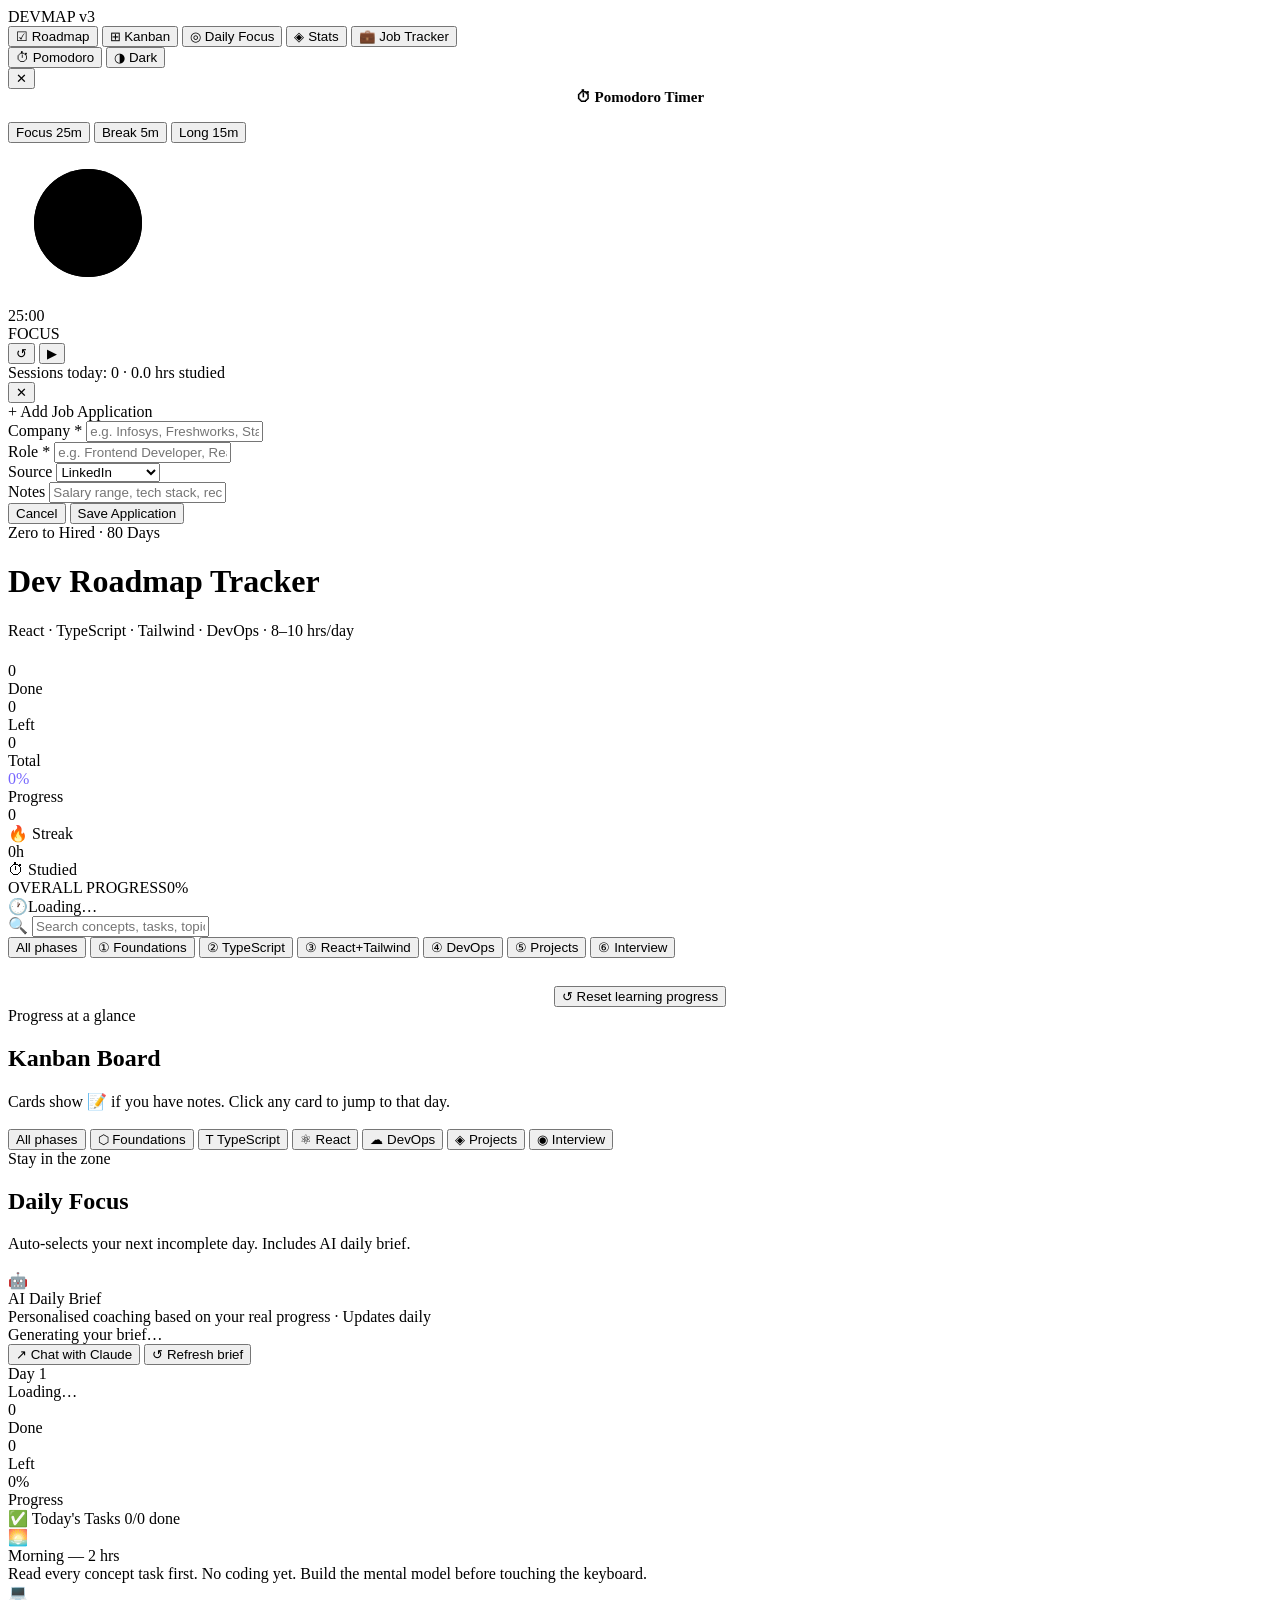
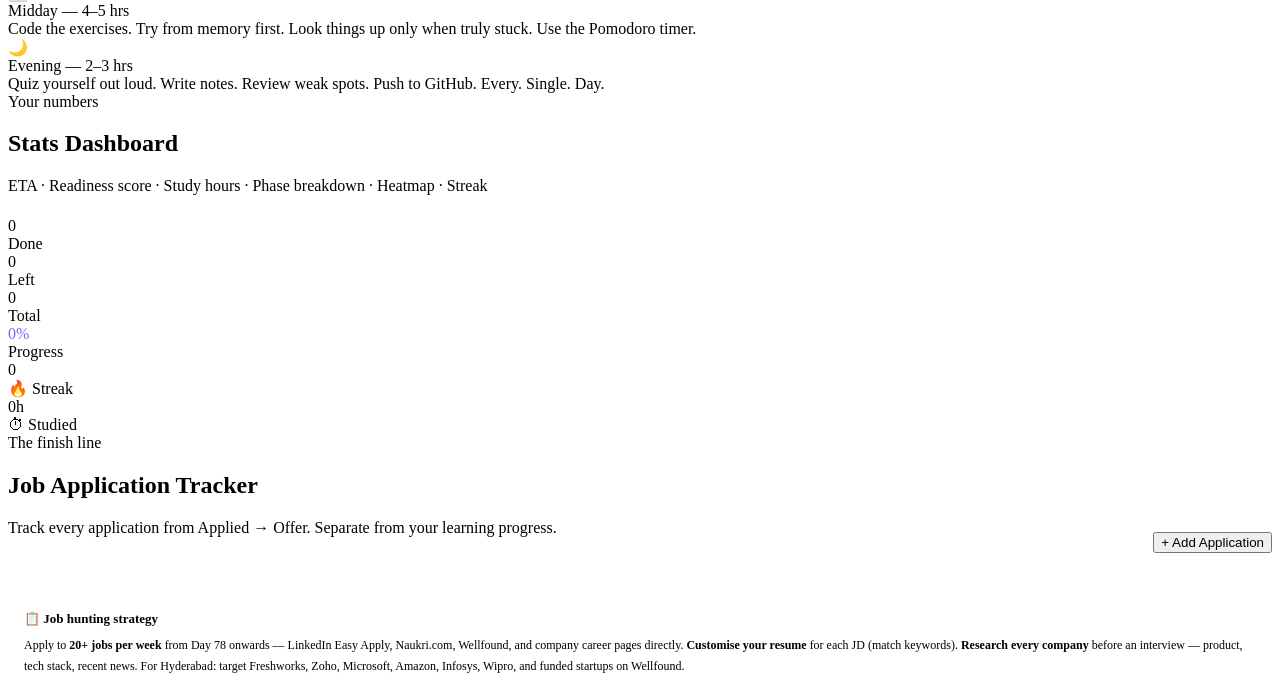
==== v3/index.html @ 862335a7 "feat: introducing v3 with improved UI and enhancements Add initial HTML structure for Dev Roadmap v3" ====
<!DOCTYPE html>
<html lang="en">
<head>
<meta charset="UTF-8"/>
<meta name="viewport" content="width=device-width,initial-scale=1.0"/>
<meta name="theme-color" content="#07070e"/>
<title>Dev Roadmap v3 — Zero to Hired</title>
<link rel="preconnect" href="https://fonts.googleapis.com"/>
<link rel="preconnect" href="https://fonts.gstatic.com" crossorigin/>
<link href="https://fonts.googleapis.com/css2?family=JetBrains+Mono:wght@400;500;600;700&family=Outfit:wght@300;400;500;600;700;800&display=swap" rel="stylesheet"/>
<link rel="manifest" href="manifest.json"/>
<link rel="stylesheet" href="css/style.css"/>
</head>
<body>
<div id="top-strip"></div>

<!-- ═══════════ NAV ═══════════ -->
<nav id="nav">
  <div class="nav-brand"><span class="g">DEV</span><span class="p">MAP</span> v3</div>
  <div class="nav-tabs">
    <button class="nav-tab active" data-view="roadmap"><span class="ico">☑</span> Roadmap</button>
    <button class="nav-tab" data-view="kanban"><span class="ico">⊞</span> Kanban</button>
    <button class="nav-tab" data-view="focus"><span class="ico">◎</span> Daily Focus</button>
    <button class="nav-tab" data-view="stats"><span class="ico">◈</span> Stats</button>
    <button class="nav-tab" data-view="jobs"><span class="ico">💼</span> Job Tracker</button>
  </div>
  <div class="nav-right">
    <button class="nav-btn" id="pomo-nav-btn">⏱ Pomodoro</button>
    <button class="nav-btn" id="theme-btn">◑ Dark</button>
  </div>
</nav>

<!-- ═══════════ POMODORO MODAL ═══════════ -->
<div class="pomo-modal" id="pomo-modal">
  <div class="pomo-box" style="position:relative;">
    <button class="pomo-close" id="pomo-close">✕</button>
    <div style="font-size:15px;font-weight:700;margin-bottom:16px;text-align:center;">⏱ Pomodoro Timer</div>
    <div class="pomo-mode-row">
      <button class="pomo-mode-btn active" data-mode="focus">Focus 25m</button>
      <button class="pomo-mode-btn" data-mode="short">Break 5m</button>
      <button class="pomo-mode-btn" data-mode="long">Long 15m</button>
    </div>
    <div class="pomo-ring">
      <svg class="pomo-svg" width="160" height="160" viewBox="0 0 160 160">
        <circle class="pomo-track" cx="80" cy="80" r="54"/>
        <circle class="pomo-prog" id="pomo-prog" cx="80" cy="80" r="54"/>
      </svg>
      <div class="pomo-time">
        <div class="pomo-time-num" id="pomo-num">25:00</div>
        <div class="pomo-time-lbl" id="pomo-lbl">FOCUS</div>
      </div>
    </div>
    <div class="pomo-controls">
      <button class="pomo-ctrl-btn reset" id="pomo-reset">↺</button>
      <button class="pomo-ctrl-btn main" id="pomo-play">▶</button>
    </div>
    <div class="pomo-sessions" id="pomo-sessions">Sessions today: 0 · 0.0 hrs studied</div>
  </div>
</div>

<!-- ═══════════ ADD JOB MODAL ═══════════ -->
<div class="job-modal" id="job-modal">
  <div class="job-modal-box">
    <button class="pomo-close" onclick="closeAddJob()">✕</button>
    <div class="jm-title">+ Add Job Application</div>
    <div class="jm-field">
      <label class="jm-label">Company *</label>
      <input class="jm-input" id="jm-company" placeholder="e.g. Infosys, Freshworks, Startup XYZ"/>
    </div>
    <div class="jm-field">
      <label class="jm-label">Role *</label>
      <input class="jm-input" id="jm-role" placeholder="e.g. Frontend Developer, React Developer"/>
    </div>
    <div class="jm-field">
      <label class="jm-label">Source</label>
      <select class="jm-select" id="jm-source">
        <option>LinkedIn</option><option>Naukri</option><option>Wellfound</option>
        <option>Company site</option><option>Referral</option><option>Other</option>
      </select>
    </div>
    <div class="jm-field">
      <label class="jm-label">Notes</label>
      <input class="jm-input" id="jm-notes" placeholder="Salary range, tech stack, recruiter name…"/>
    </div>
    <div class="jm-actions">
      <button class="jm-cancel" id="jm-cancel">Cancel</button>
      <button class="jm-save" id="jm-save">Save Application</button>
    </div>
  </div>
</div>

<!-- ═══════════════════════════════════════
     VIEW 1 — ROADMAP
═══════════════════════════════════════ -->
<div id="view-roadmap" class="view active">
  <div class="wrap">
    <div style="margin-bottom:22px;">
      <div class="eyebrow">Zero to Hired · 80 Days</div>
      <h1 class="page-title">Dev Roadmap Tracker</h1>
      <p class="page-sub">React · TypeScript · Tailwind · DevOps · 8–10 hrs/day</p>
    </div>
    <div class="stats-row">
      <div class="sc"><div class="sc-num" data-stat="done">0</div><div class="sc-lbl">Done</div></div>
      <div class="sc"><div class="sc-num" style="color:var(--red)" data-stat="left">0</div><div class="sc-lbl">Left</div></div>
      <div class="sc"><div class="sc-num" data-stat="total">0</div><div class="sc-lbl">Total</div></div>
      <div class="sc"><div class="sc-num" style="background:linear-gradient(135deg,#7864ff,#00d9a0);-webkit-background-clip:text;-webkit-text-fill-color:transparent;background-clip:text;" data-stat="pct">0%</div><div class="sc-lbl">Progress</div></div>
      <div class="sc"><div class="sc-num" style="color:var(--amber)" data-stat="streak">0</div><div class="sc-lbl">🔥 Streak</div></div>
      <div class="sc"><div class="sc-num" style="color:var(--teal)" data-stat="hours">0h</div><div class="sc-lbl">⏱ Studied</div></div>
    </div>
    <div class="prog-row"><span class="prog-label">OVERALL PROGRESS</span><span class="prog-label" data-stat="prog-lbl">0%</span></div>
    <div class="prog-track"><div class="prog-fill" style="width:0%"></div></div>
    <div class="banner"><span class="ico">🕐</span><span id="left-msg">Loading…</span></div>
    <div class="search-wrap">
      <span class="search-ico">🔍</span>
      <input type="text" id="search" class="search-input" placeholder="Search concepts, tasks, topics…"/>
    </div>
    <div class="tab-row" id="phase-tabs">
      <button class="pill active" data-phase="all">All phases</button>
      <button class="pill" data-phase="0">① Foundations</button>
      <button class="pill" data-phase="1">② TypeScript</button>
      <button class="pill" data-phase="2">③ React+Tailwind</button>
      <button class="pill" data-phase="3">④ DevOps</button>
      <button class="pill" data-phase="4">⑤ Projects</button>
      <button class="pill" data-phase="5">⑥ Interview</button>
    </div>
    <div id="roadmap-wrap"></div>
    <div style="text-align:center;margin-top:28px;">
      <button class="nav-btn" id="reset-btn">↺ Reset learning progress</button>
    </div>
  </div>
</div>

<!-- ═══════════════════════════════════════
     VIEW 2 — KANBAN
═══════════════════════════════════════ -->
<div id="view-kanban" class="view">
  <div class="wrap wide">
    <div style="margin-bottom:18px;">
      <div class="eyebrow">Progress at a glance</div>
      <h2 class="page-title">Kanban Board</h2>
      <p class="page-sub">Cards show 📝 if you have notes. Click any card to jump to that day.</p>
    </div>
    <div class="tab-row" id="kb-filter">
      <button class="pill active" data-phase="all">All phases</button>
      <button class="pill" data-phase="0">⬡ Foundations</button>
      <button class="pill" data-phase="1">T TypeScript</button>
      <button class="pill" data-phase="2">⚛ React</button>
      <button class="pill" data-phase="3">☁ DevOps</button>
      <button class="pill" data-phase="4">◈ Projects</button>
      <button class="pill" data-phase="5">◉ Interview</button>
    </div>
    <div class="kanban-grid" id="kanban-wrap"></div>
  </div>
</div>

<!-- ═══════════════════════════════════════
     VIEW 3 — DAILY FOCUS
═══════════════════════════════════════ -->
<div id="view-focus" class="view">
  <div class="wrap">
    <div style="margin-bottom:18px;">
      <div class="eyebrow">Stay in the zone</div>
      <h2 class="page-title">Daily Focus</h2>
      <p class="page-sub">Auto-selects your next incomplete day. Includes AI daily brief.</p>
    </div>

    <!-- AI Daily Brief -->
    <div class="brief-card">
      <div class="brief-hdr">
        <div class="brief-icon">🤖</div>
        <div>
          <div class="brief-title">AI Daily Brief</div>
          <div class="brief-sub">Personalised coaching based on your real progress · Updates daily</div>
        </div>
      </div>
      <div class="brief-content loading" id="brief-content">
        <div class="brief-dots"><span></span><span></span><span></span></div> Generating your brief…
      </div>
      <div class="brief-actions">
        <button class="brief-btn primary" id="brief-open-claude">↗ Chat with Claude</button>
        <button class="brief-btn secondary" id="brief-refresh">↺ Refresh brief</button>
      </div>
    </div>

    <!-- Focus hero -->
    <div class="focus-hero" id="focus-hero">
      <div class="focus-tag" id="focus-tag">Day 1</div>
      <div class="focus-title" id="focus-title">Loading…</div>
      <div class="focus-meta" id="focus-meta"></div>
      <div class="focus-stats-row">
        <div><div class="fstat-num" id="focus-done">0</div><div class="fstat-lbl">Done</div></div>
        <div><div class="fstat-num" id="focus-left">0</div><div class="fstat-lbl">Left</div></div>
        <div><div class="fstat-num" id="focus-pct">0%</div><div class="fstat-lbl">Progress</div></div>
      </div>
      <div class="prog-track" style="margin-bottom:0;"><div class="prog-fill" id="focus-prog" style="width:0%"></div></div>
    </div>

    <!-- Day navigation -->
    <div class="focus-nav-pills" id="focus-nav"></div>

    <!-- Task list -->
    <div class="focus-card">
      <div class="focus-card-hdr">
        <span style="font-size:16px;">✅</span>
        <span class="focus-card-title">Today's Tasks</span>
        <span class="focus-card-count" id="focus-count">0/0 done</span>
      </div>
      <div class="focus-card-body" id="focus-body"></div>
    </div>

    <!-- Time blocks -->
    <div class="time-blocks">
      <div class="time-block"><div class="tb-icon">🌅</div><div class="tb-title">Morning — 2 hrs</div><div class="tb-sub">Read every concept task first. No coding yet. Build the mental model before touching the keyboard.</div></div>
      <div class="time-block"><div class="tb-icon">💻</div><div class="tb-title">Midday — 4–5 hrs</div><div class="tb-sub">Code the exercises. Try from memory first. Look things up only when truly stuck. Use the Pomodoro timer.</div></div>
      <div class="time-block"><div class="tb-icon">🌙</div><div class="tb-title">Evening — 2–3 hrs</div><div class="tb-sub">Quiz yourself out loud. Write notes. Review weak spots. Push to GitHub. Every. Single. Day.</div></div>
    </div>
  </div>
</div>

<!-- ═══════════════════════════════════════
     VIEW 4 — STATS
═══════════════════════════════════════ -->
<div id="view-stats" class="view">
  <div class="wrap">
    <div style="margin-bottom:22px;">
      <div class="eyebrow">Your numbers</div>
      <h2 class="page-title">Stats Dashboard</h2>
      <p class="page-sub">ETA · Readiness score · Study hours · Phase breakdown · Heatmap · Streak</p>
    </div>
    <div class="stats-row">
      <div class="sc"><div class="sc-num" data-stat="done">0</div><div class="sc-lbl">Done</div></div>
      <div class="sc"><div class="sc-num" style="color:var(--red)" data-stat="left">0</div><div class="sc-lbl">Left</div></div>
      <div class="sc"><div class="sc-num" data-stat="total">0</div><div class="sc-lbl">Total</div></div>
      <div class="sc"><div class="sc-num" style="background:linear-gradient(135deg,#7864ff,#00d9a0);-webkit-background-clip:text;-webkit-text-fill-color:transparent;background-clip:text;" data-stat="pct">0%</div><div class="sc-lbl">Progress</div></div>
      <div class="sc"><div class="sc-num" style="color:var(--amber)" data-stat="streak">0</div><div class="sc-lbl">🔥 Streak</div></div>
      <div class="sc"><div class="sc-num" style="color:var(--teal)" data-stat="hours">0h</div><div class="sc-lbl">⏱ Studied</div></div>
    </div>
    <div class="dash-grid" id="stats-wrap"></div>
  </div>
</div>

<!-- ═══════════════════════════════════════
     VIEW 5 — JOB TRACKER
═══════════════════════════════════════ -->
<div id="view-jobs" class="view">
  <div class="wrap wide">
    <div style="display:flex;align-items:flex-end;justify-content:space-between;gap:12px;margin-bottom:18px;flex-wrap:wrap;">
      <div>
        <div class="eyebrow">The finish line</div>
        <h2 class="page-title">Job Application Tracker</h2>
        <p class="page-sub">Track every application from Applied → Offer. Separate from your learning progress.</p>
      </div>
      <button class="brief-btn primary" id="job-add-btn" style="flex-shrink:0;">+ Add Application</button>
    </div>
    <div style="display:grid;grid-template-columns:repeat(4,1fr);gap:10px;margin-bottom:18px;" id="job-stats"></div>
    <div class="job-kanban" id="jobs-wrap"></div>
    <div style="margin-top:24px;padding:16px;background:var(--s2);border:1px solid var(--border);border-radius:var(--r12);">
      <div style="font-size:13px;font-weight:600;margin-bottom:8px;">📋 Job hunting strategy</div>
      <div style="font-size:12px;color:var(--sub);line-height:1.7;">
        Apply to <strong style="color:var(--text);">20+ jobs per week</strong> from Day 78 onwards — LinkedIn Easy Apply, Naukri.com, Wellfound, and company career pages directly.
        <strong style="color:var(--text);">Customise your resume</strong> for each JD (match keywords). 
        <strong style="color:var(--text);">Research every company</strong> before an interview — product, tech stack, recent news.
        For Hyderabad: target Freshworks, Zoho, Microsoft, Amazon, Infosys, Wipro, and funded startups on Wellfound.
      </div>
    </div>
  </div>
</div>

<script src="js/data.js"></script>
<script src="js/state.js"></script>
<script src="js/ui.js"></script>
<script src="js/pomodoro.js"></script>
<script src="js/ai-brief.js"></script>
<script src="js/views.js"></script>

<script>
if("serviceWorker" in navigator){
  window.addEventListener("load",function(){
    navigator.serviceWorker.register("./sw.js").then(function(r){ console.log("SW registered"); }).catch(function(e){ console.log("SW failed",e); });
  });
}
</script>
</body>
</html>
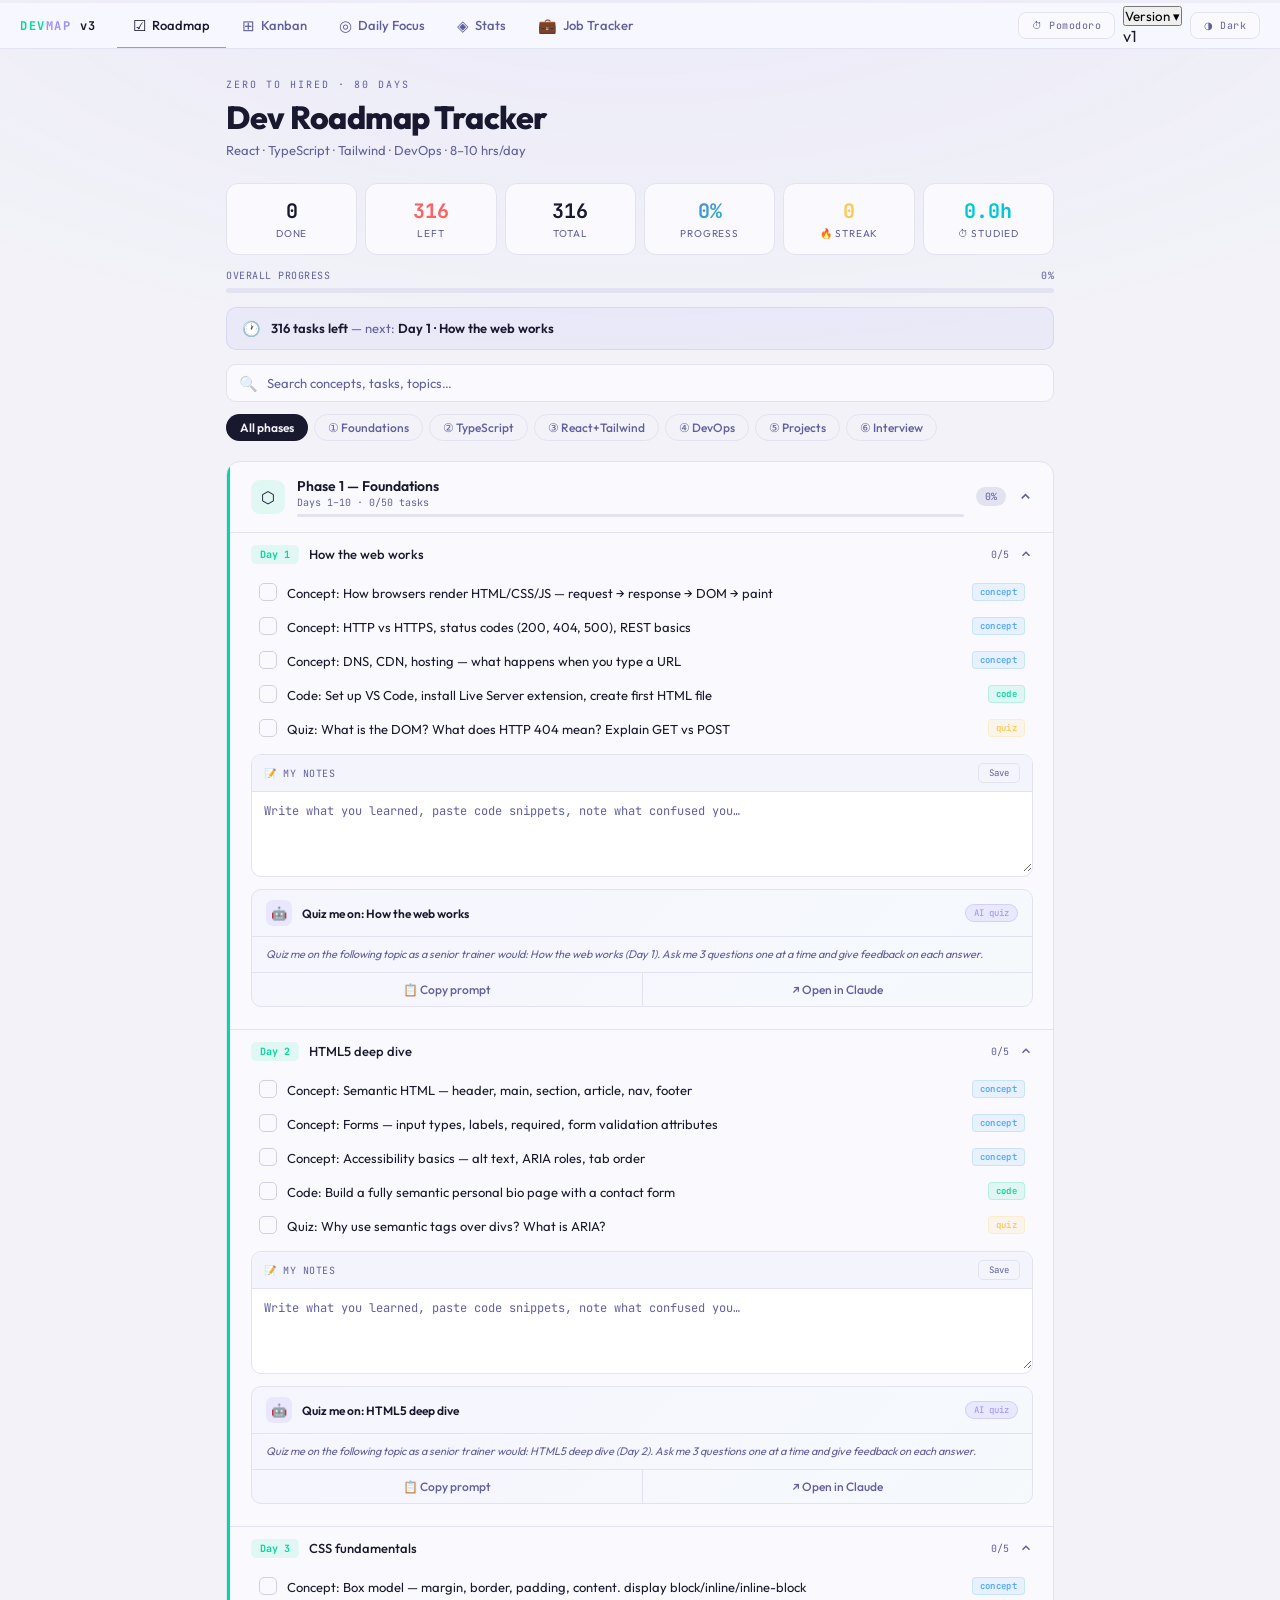
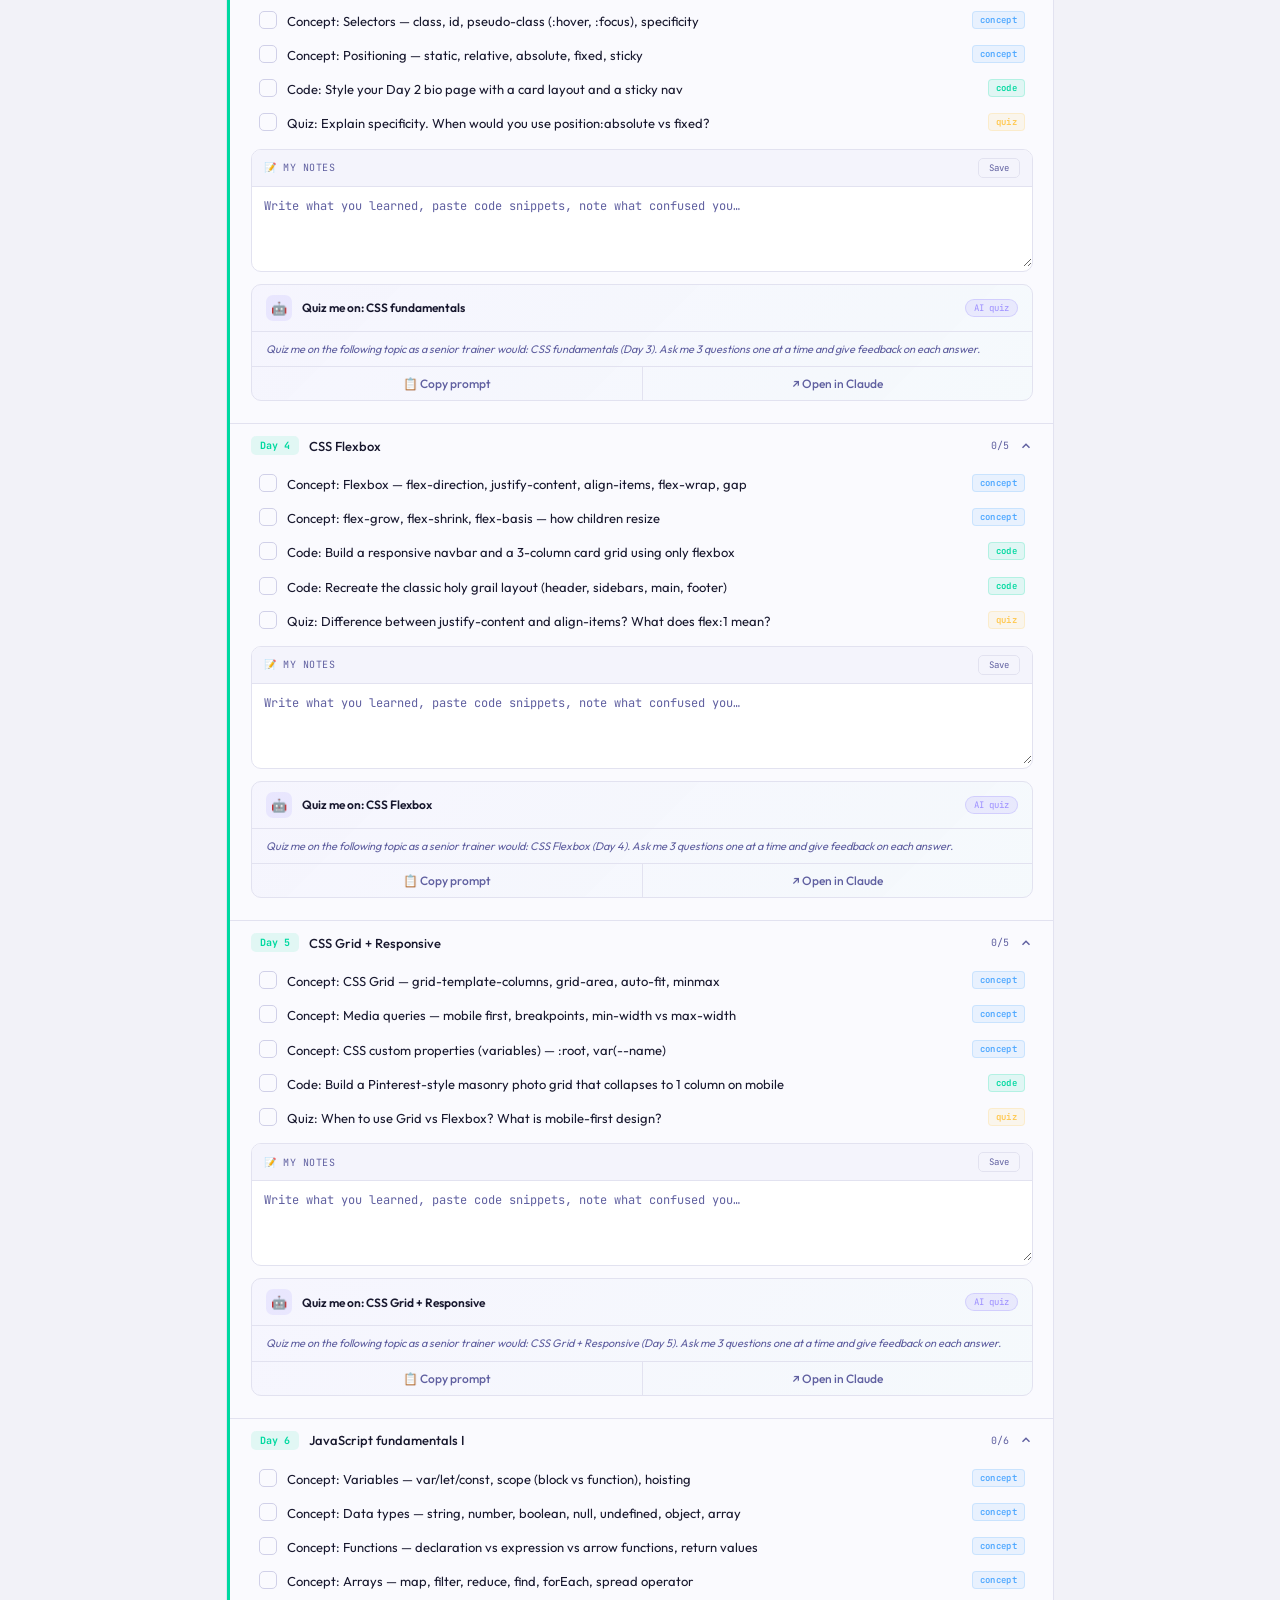
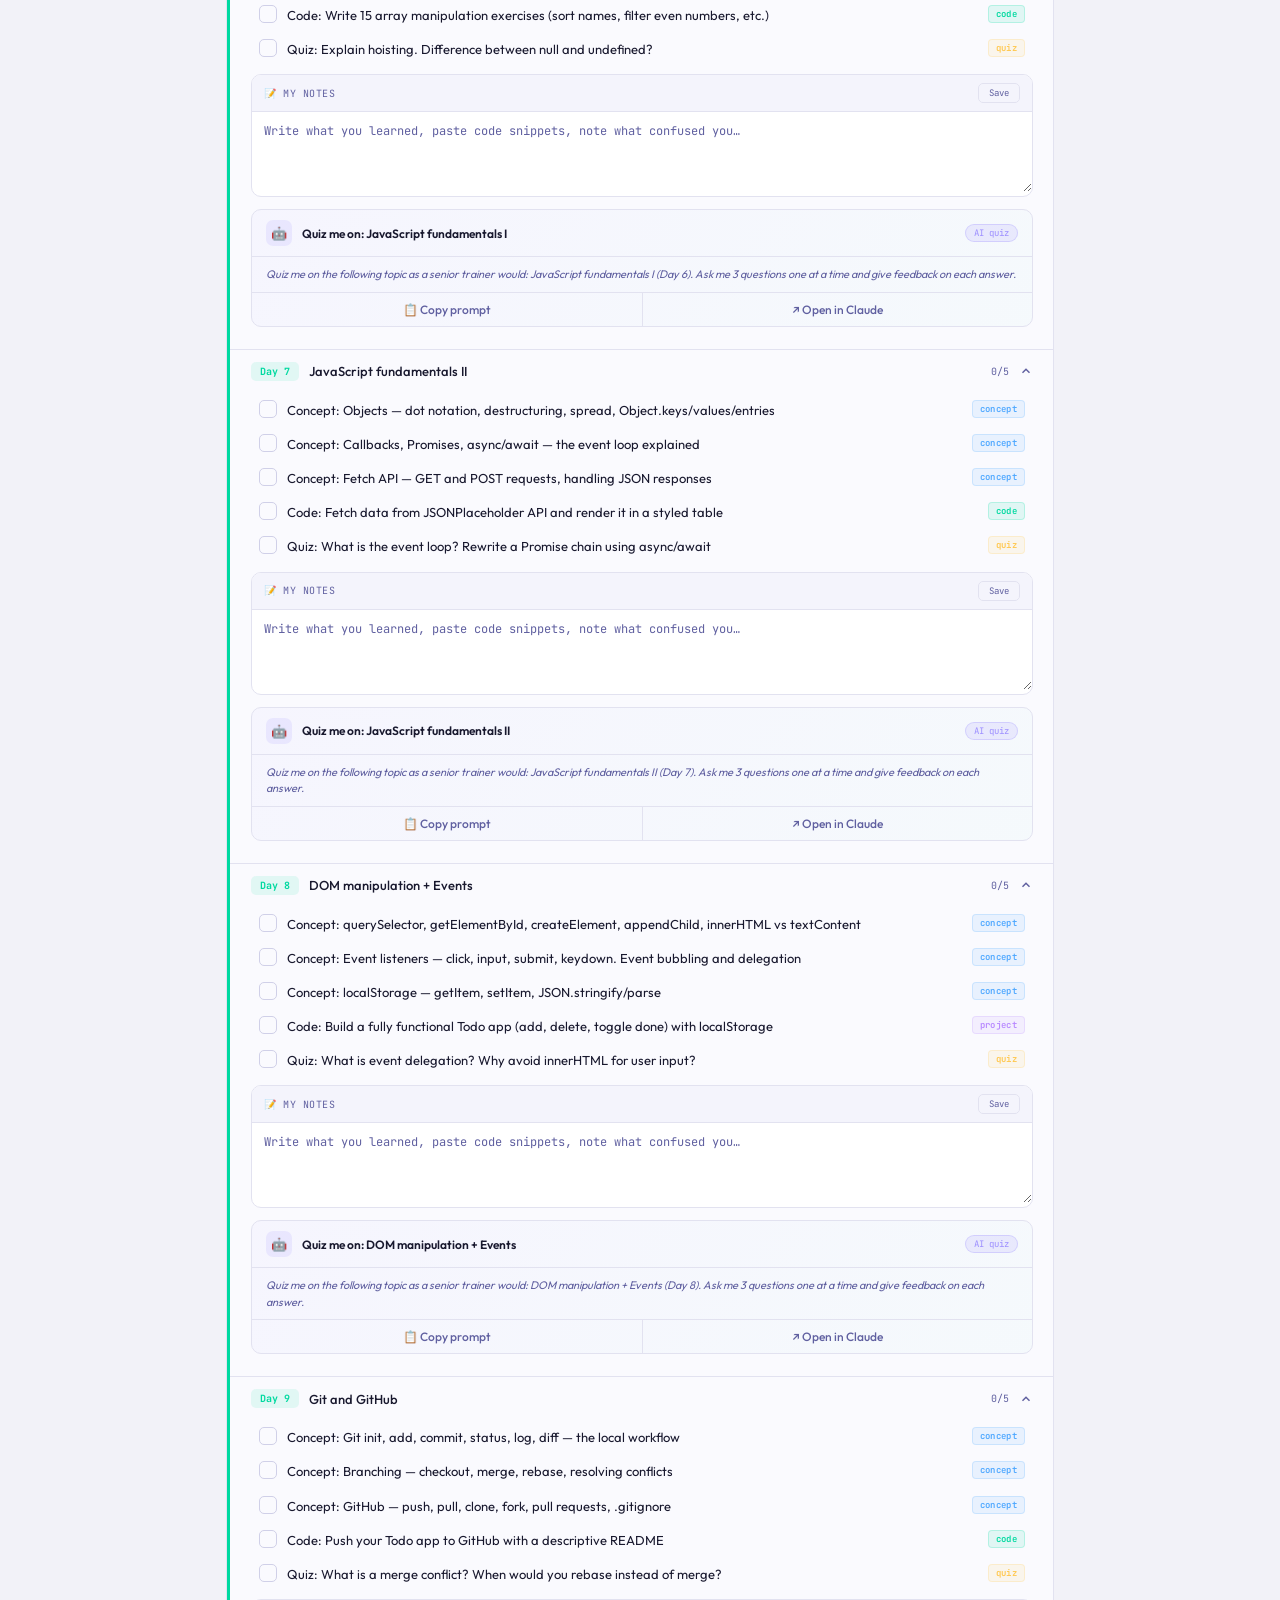
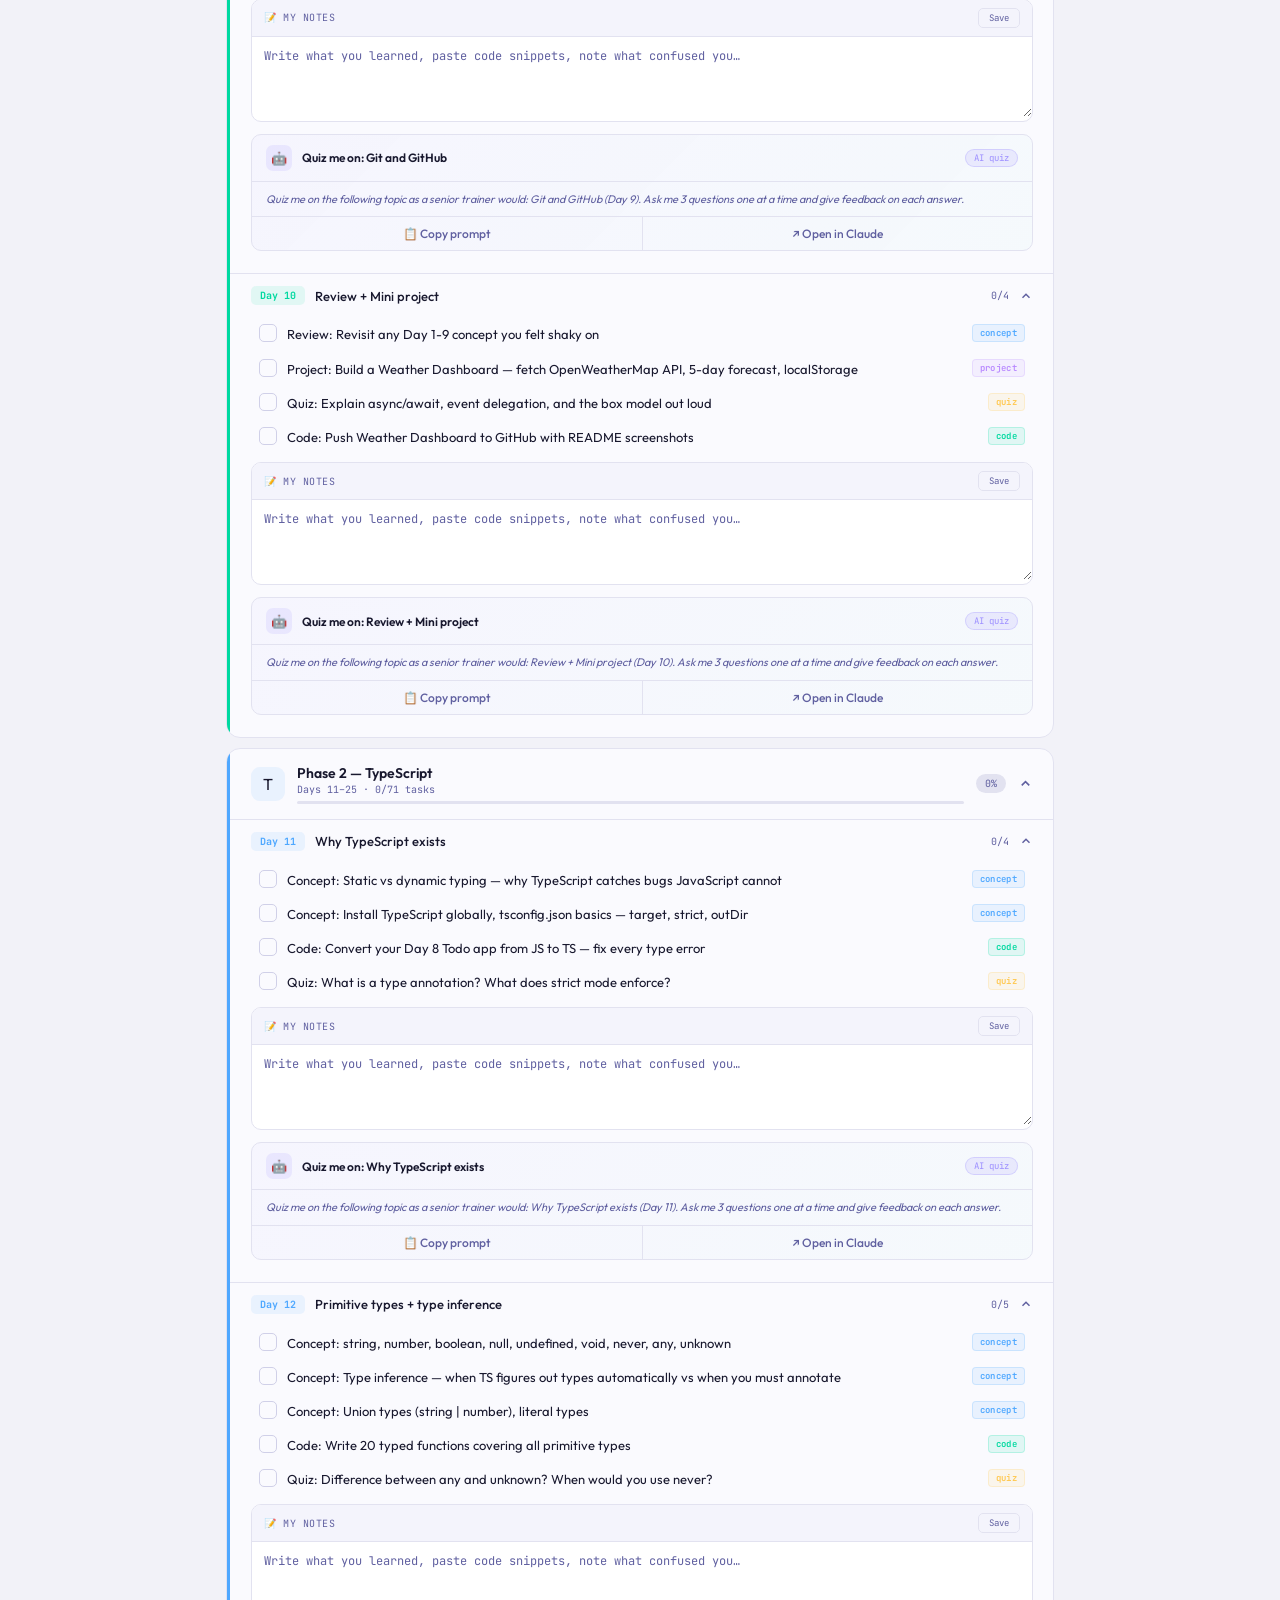
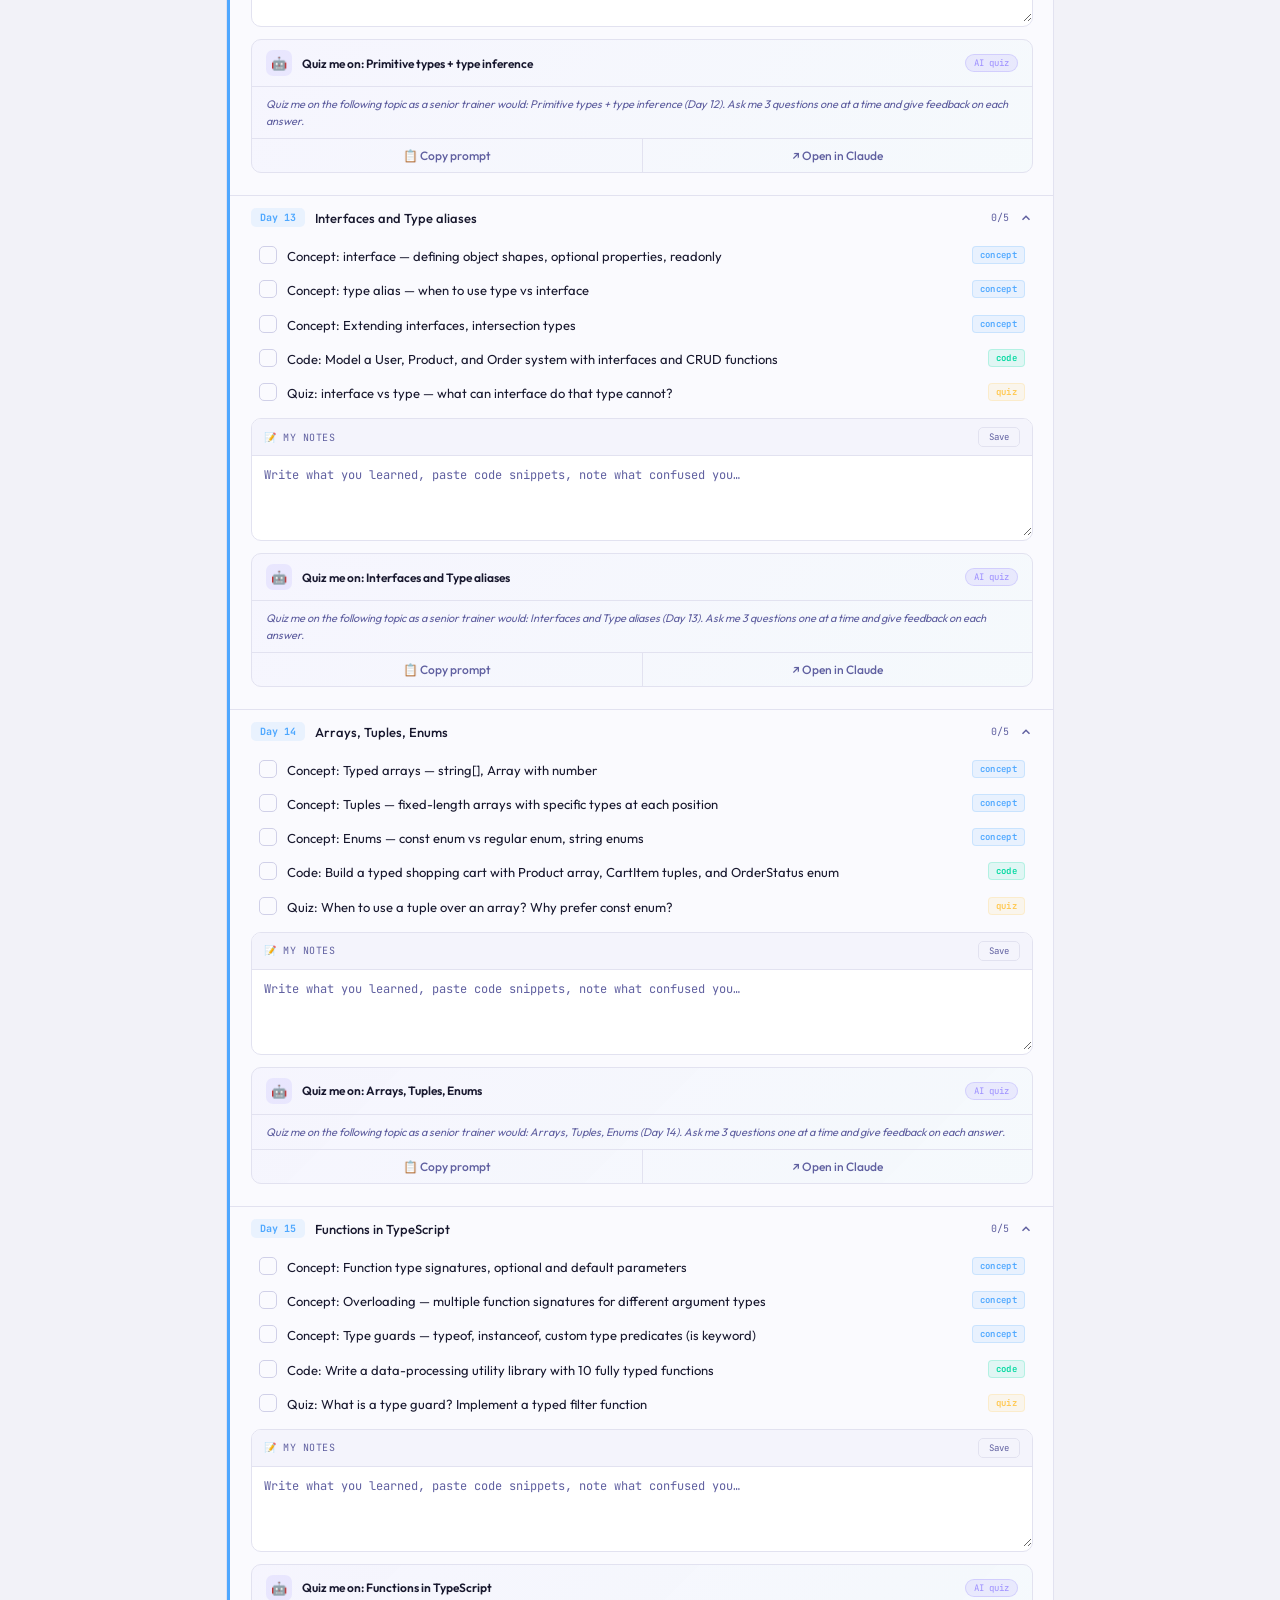
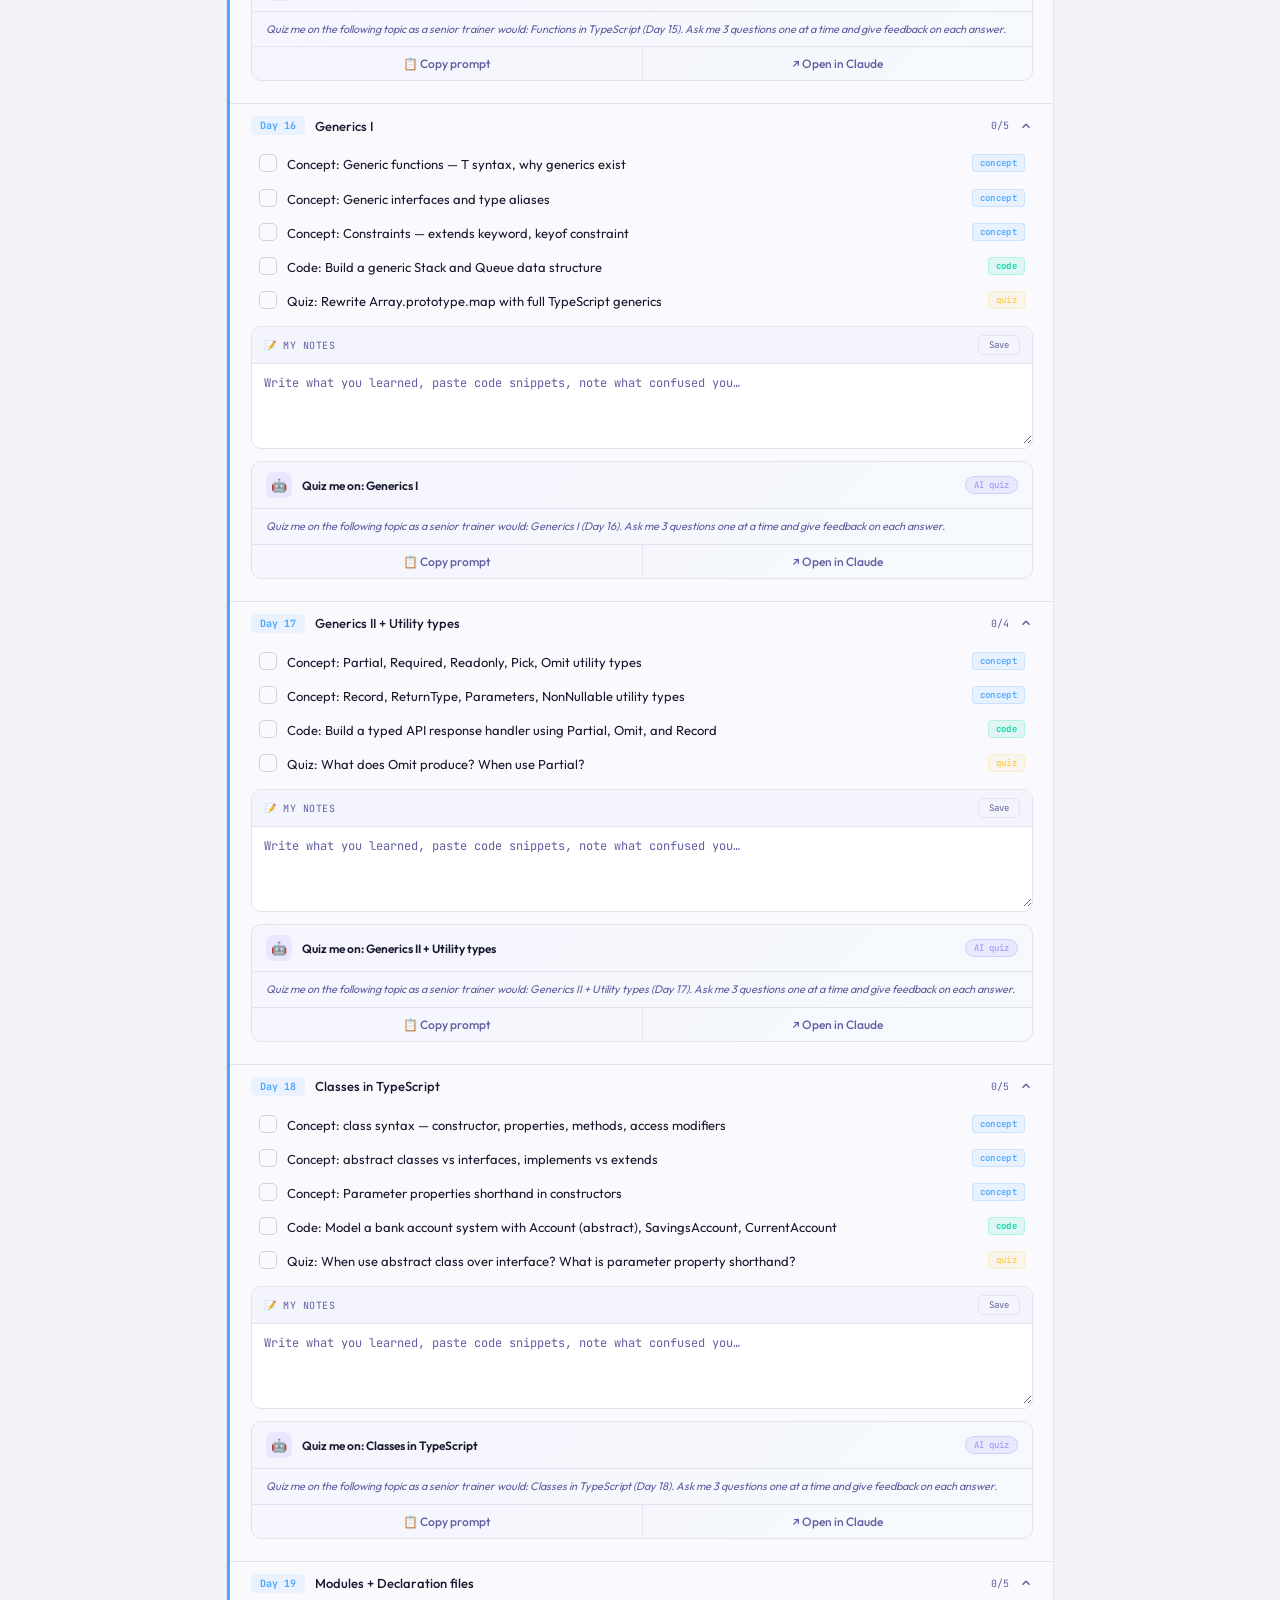
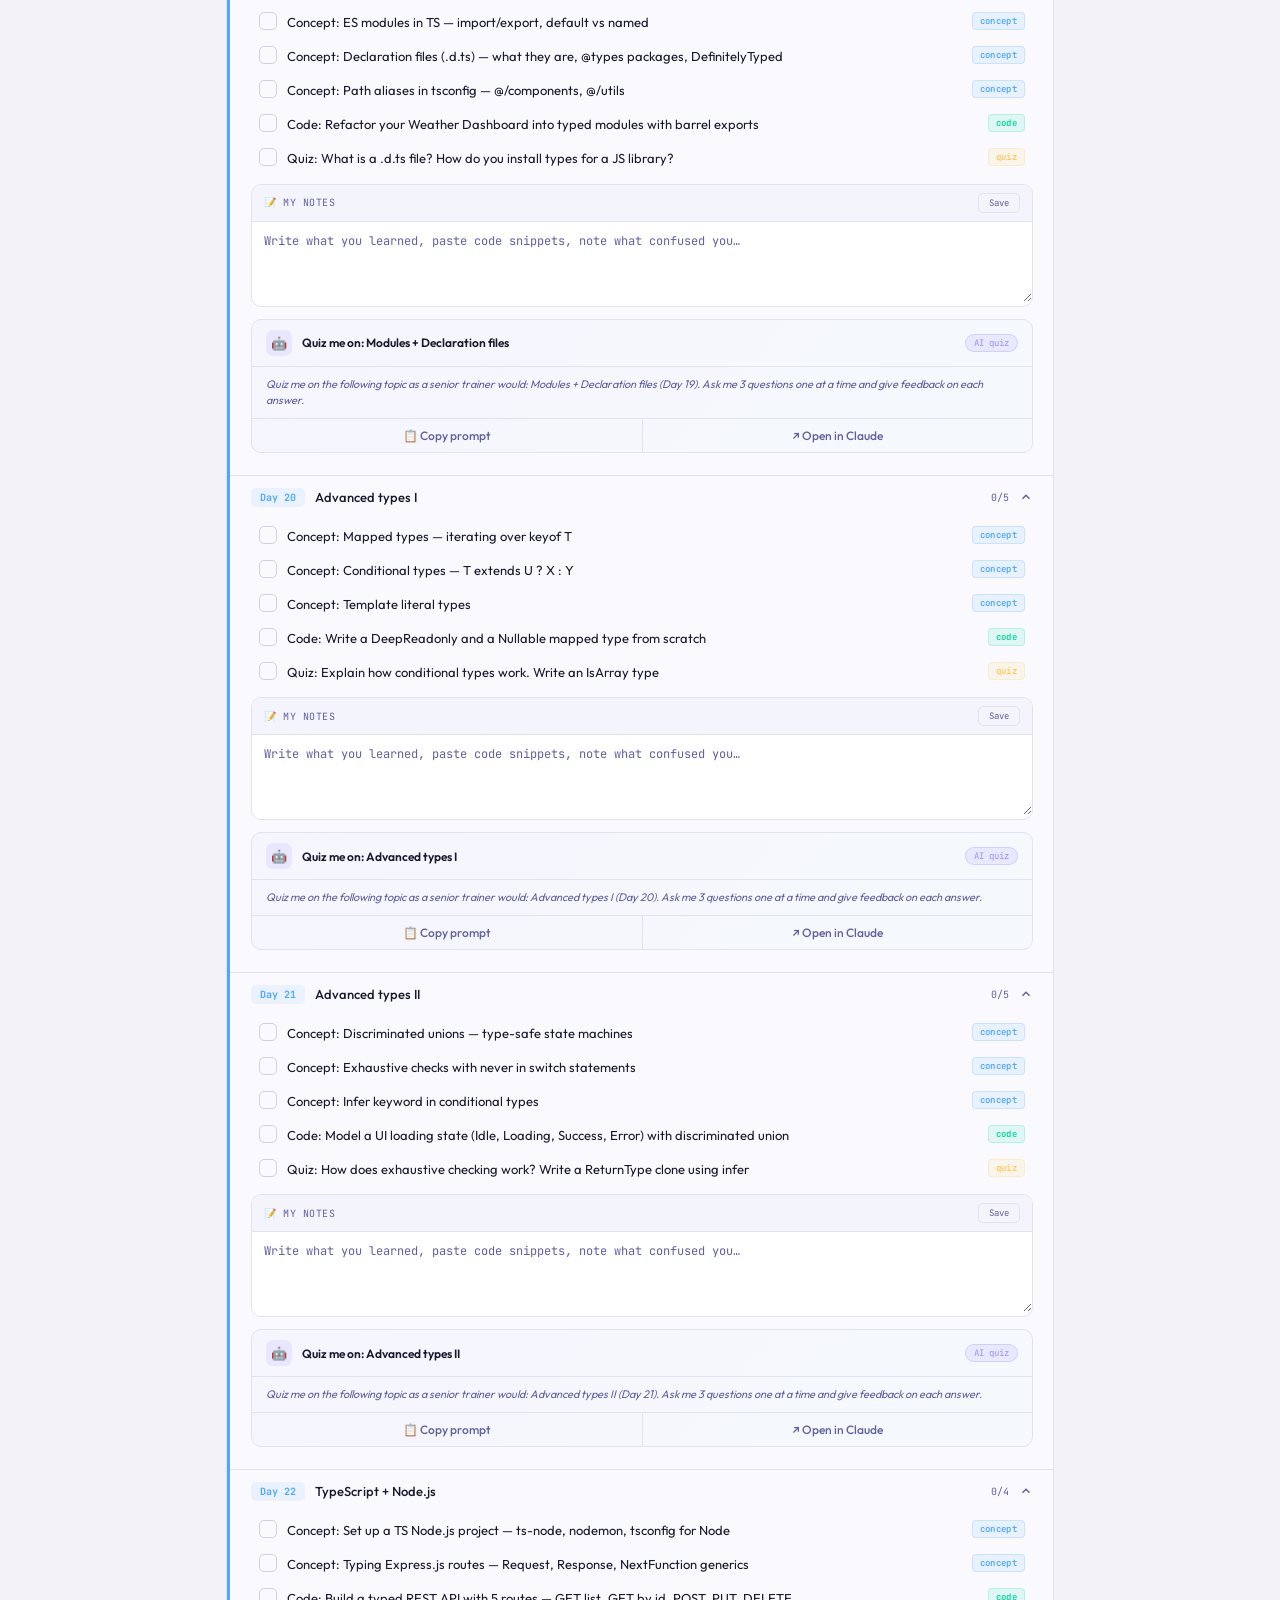
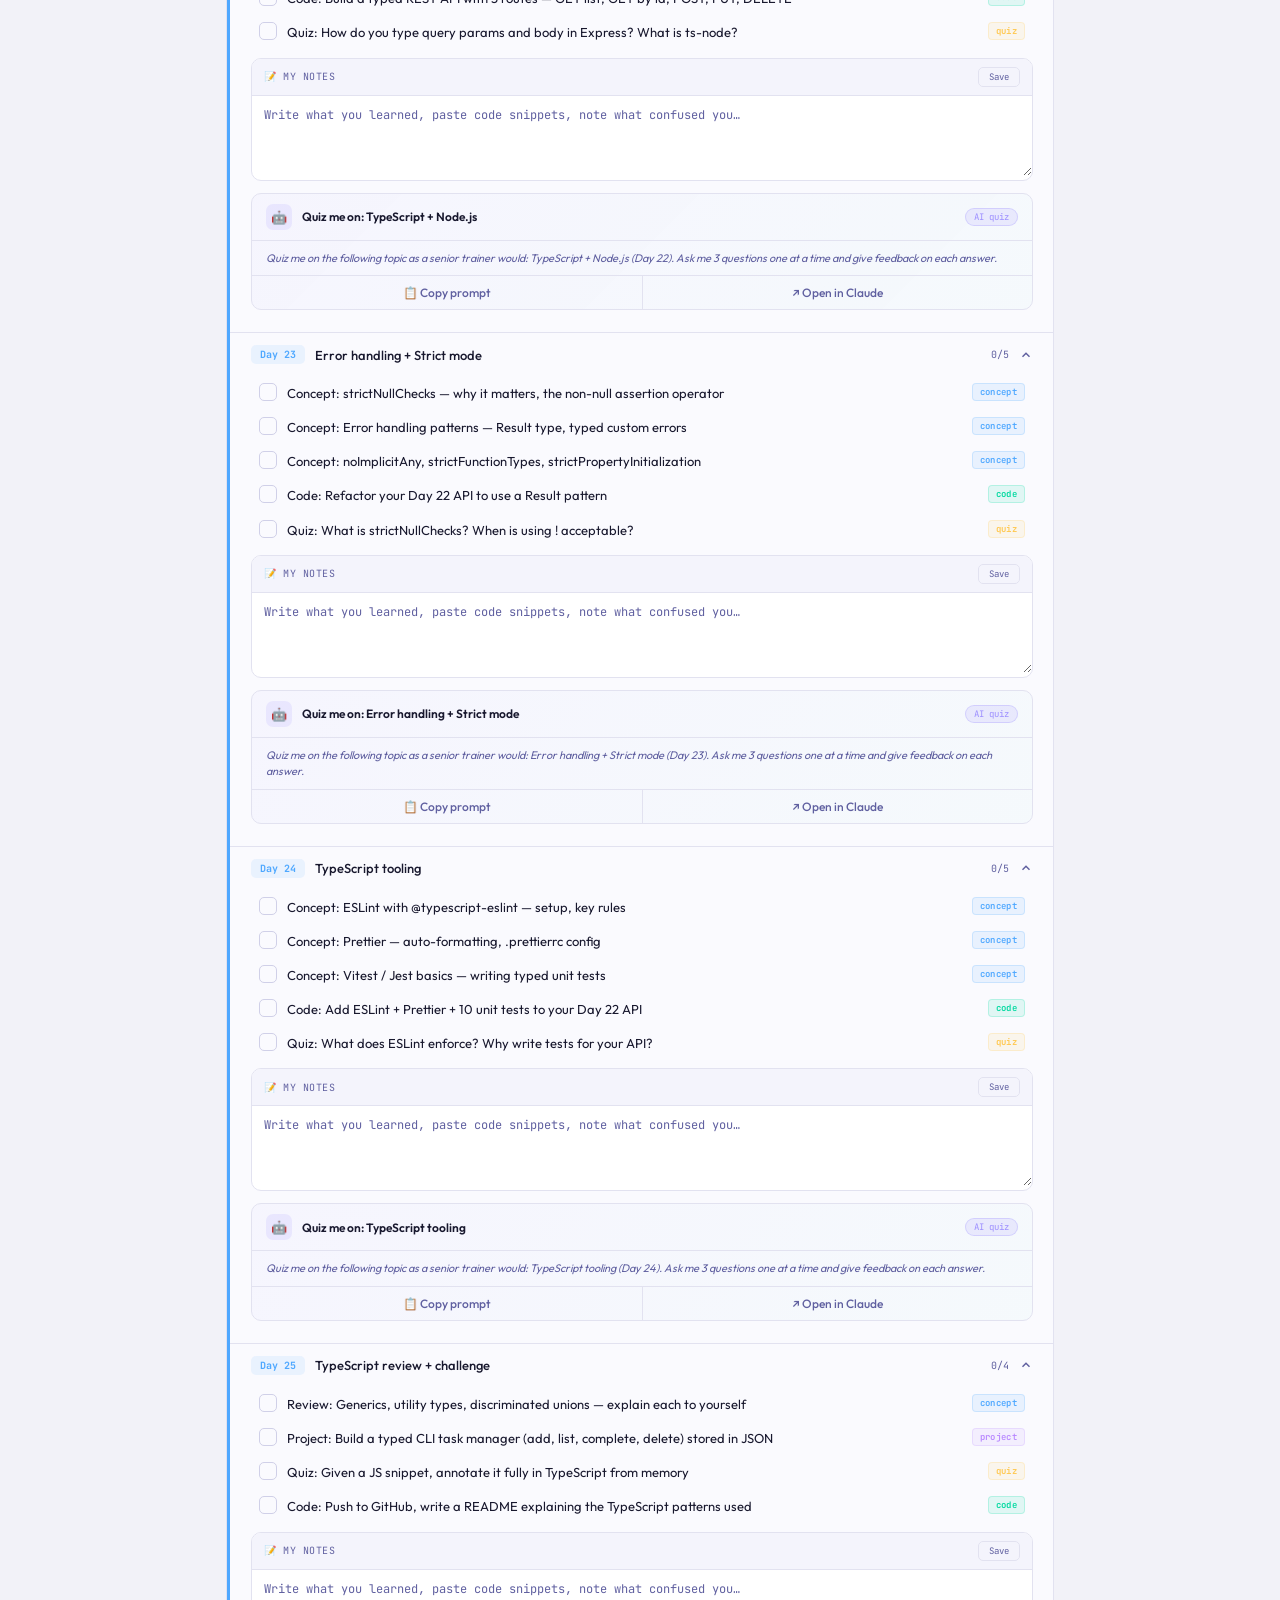
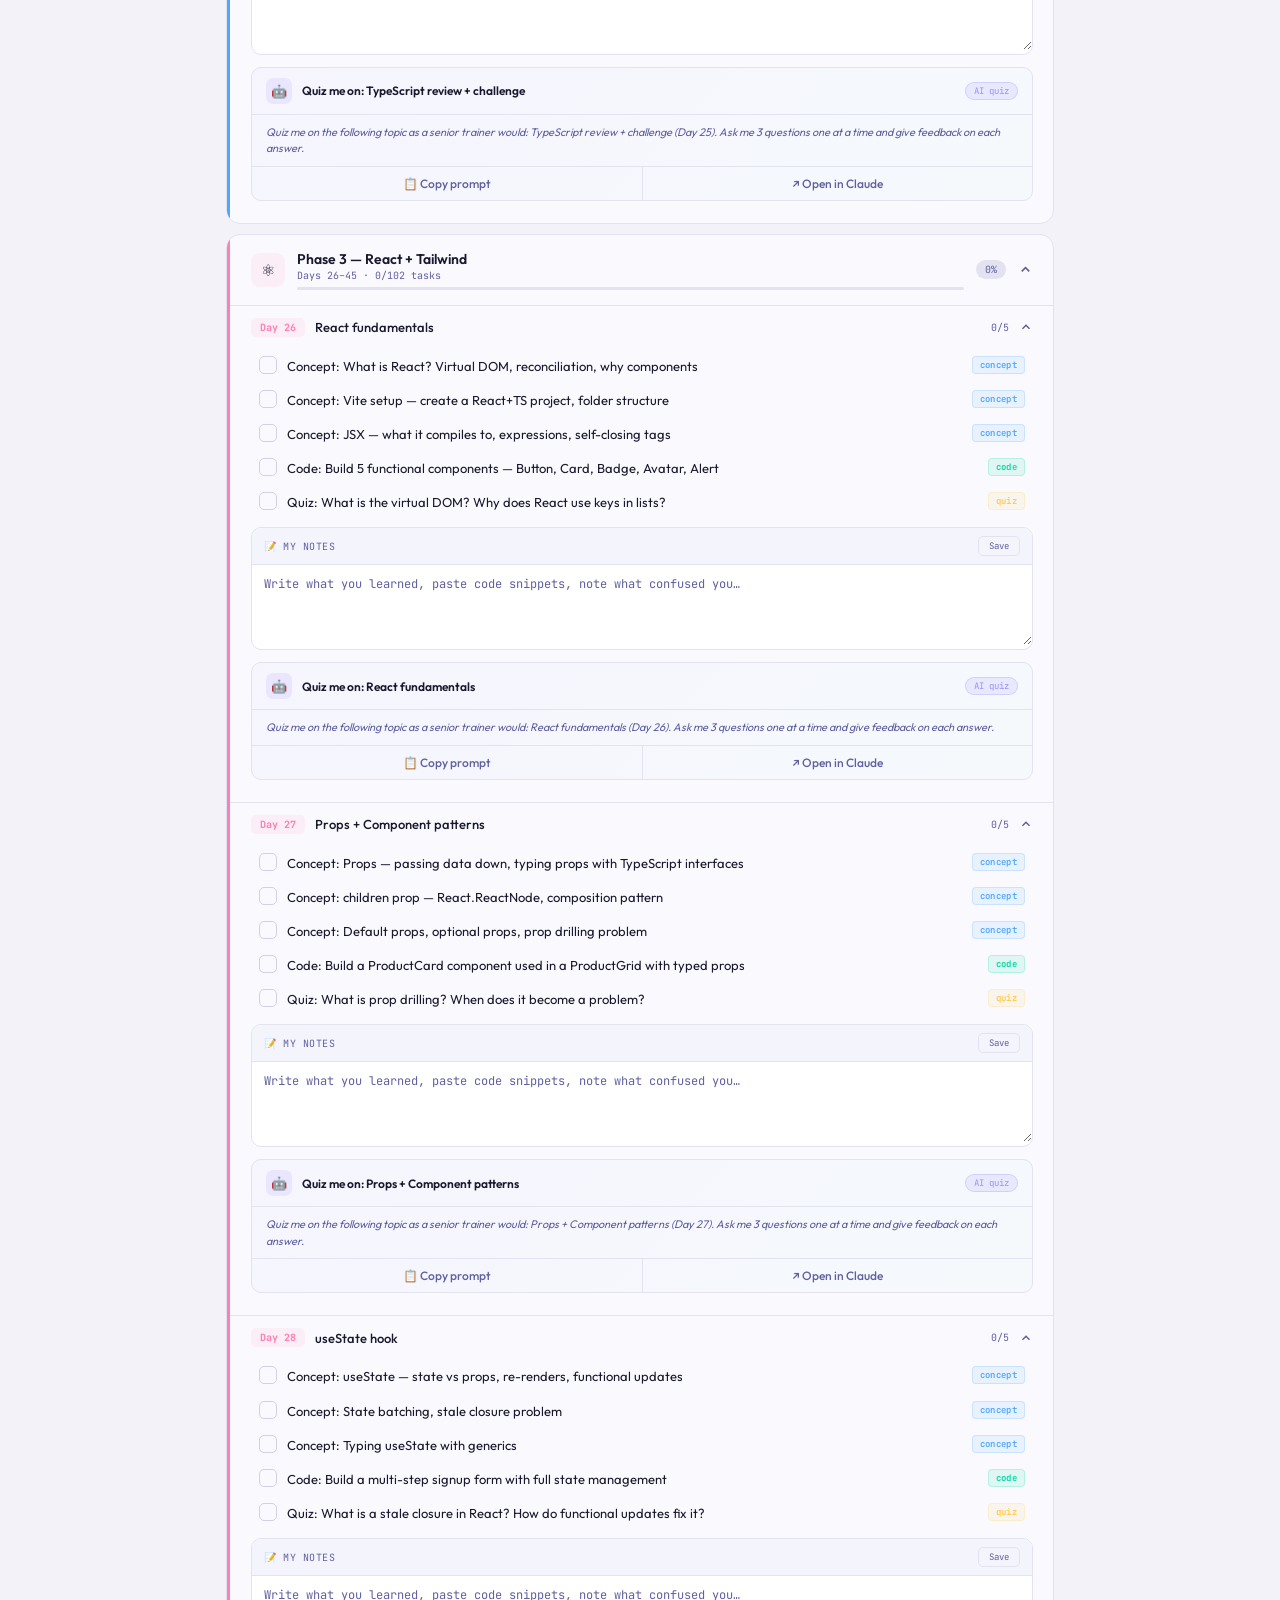
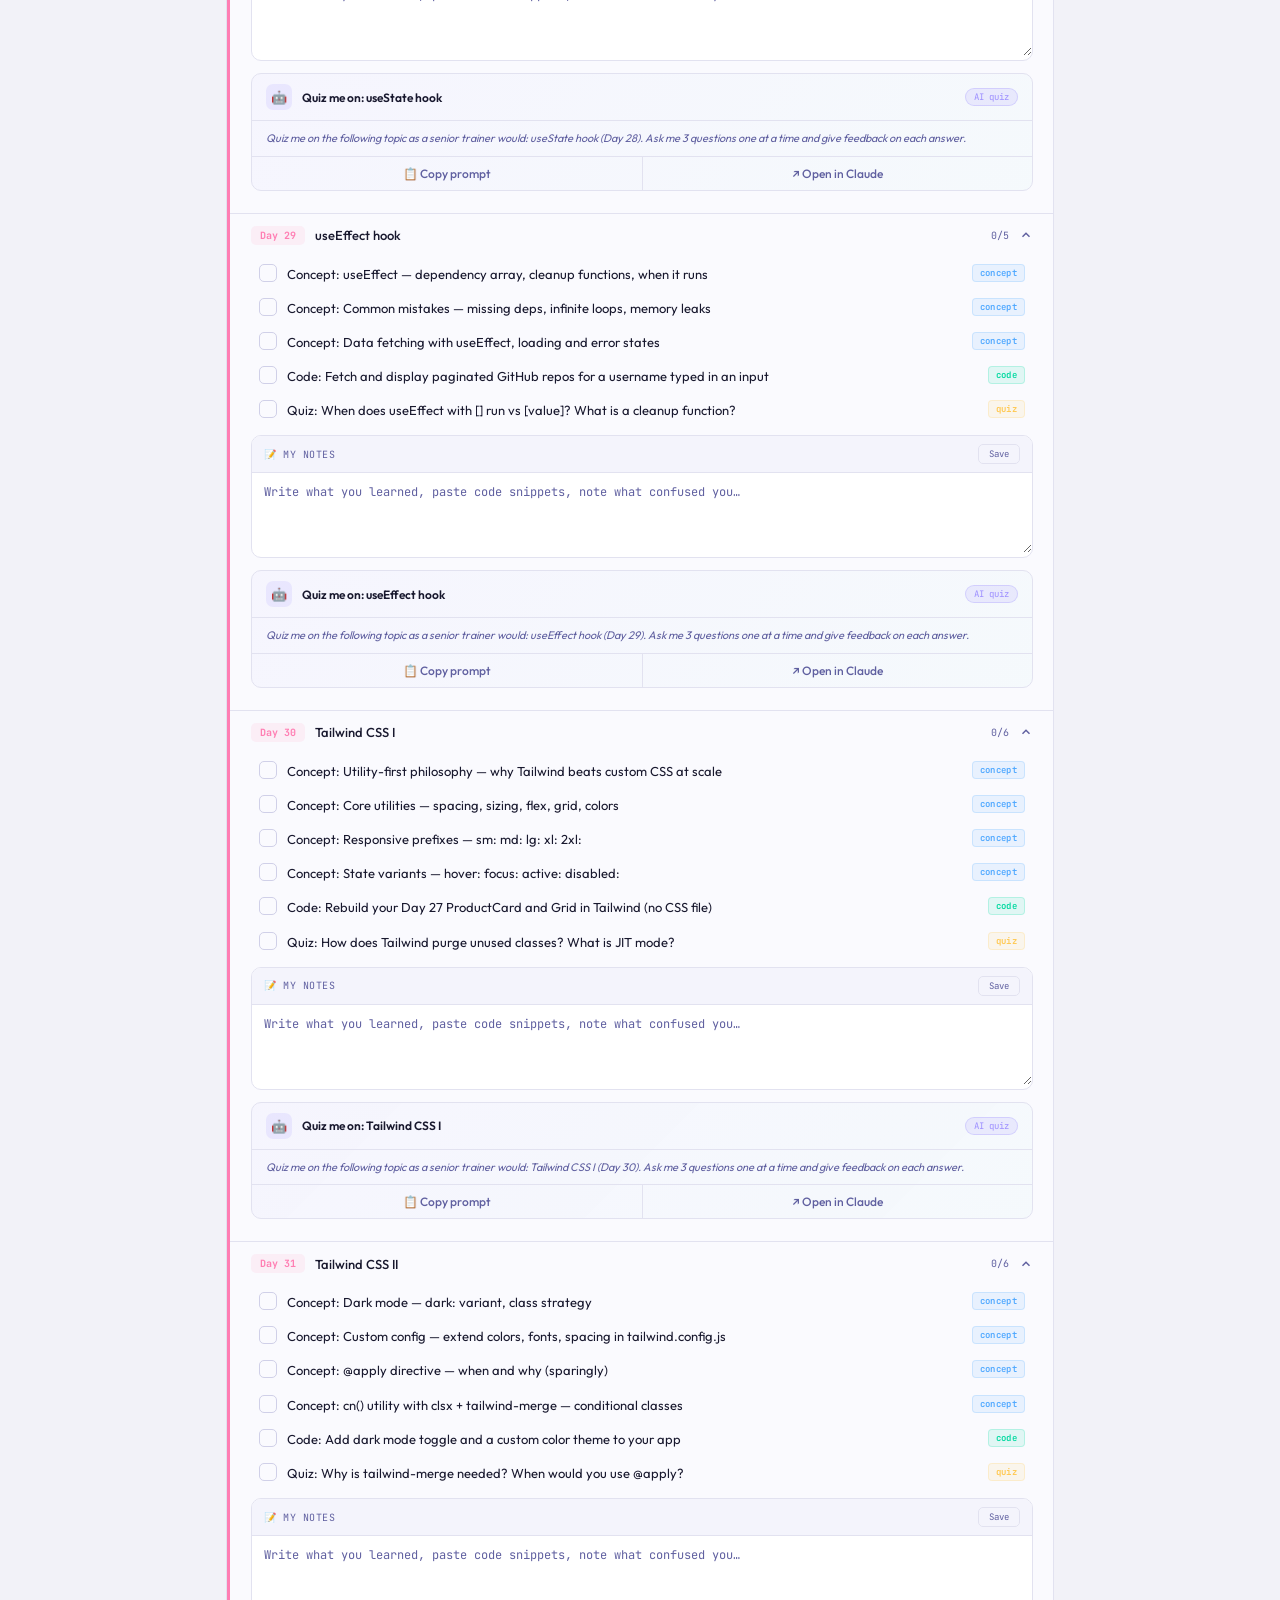
==== commit a49f8926: "added version button" ====
--- a/v3/index.html
+++ b/v3/index.html
@@ -12,6 +12,7 @@
 <link rel="stylesheet" href="css/style.css"/>
 </head>
 <body>
+  
 <div id="top-strip"></div>
 
 <!-- ═══════════ NAV ═══════════ -->
@@ -26,6 +27,10 @@
   </div>
   <div class="nav-right">
     <button class="nav-btn" id="pomo-nav-btn">⏱ Pomodoro</button>
+    <div id="version-switcher">
+      <button id="version-btn">Version ▾</button>
+      <div id="version-menu" class="hidden"></div>
+    </div>
     <button class="nav-btn" id="theme-btn">◑ Dark</button>
   </div>
 </nav>
@@ -280,5 +285,62 @@
   });
 }
 </script>
+<script>
+const repo = "NaYa-World/80-dev-roadmap-tracker";
+const repoBase = "/80-dev-roadmap-tracker";
+
+function getCurrentVersion() {
+  const path = window.location.pathname;
+  const match = path.match(/\/v(\d+)/);
+  return match ? `v${match[1]}` : "v1";
+}
+
+async function fetchVersions() {
+  try {
+    const res = await fetch(`https://api.github.com/repos/${repo}/contents/`);
+    const data = await res.json();
+
+    const versions = data
+      .filter(item => item.type === "dir" && /^v\d+$/.test(item.name))
+      .map(item => item.name)
+      .sort((a, b) => Number(a.slice(1)) - Number(b.slice(1)));
+
+    return ["v1", ...versions];
+  } catch (err) {
+    console.error(err);
+    return ["v1"];
+  }
+}
+
+async function generateVersions() {
+  const menu = document.getElementById("version-menu");
+  const current = getCurrentVersion();
+  const versions = await fetchVersions();
+
+  menu.innerHTML = "";
+
+  versions.forEach(v => {
+    const link = document.createElement("a");
+
+    link.href = v === "v1"
+      ? `${repoBase}/`
+      : `${repoBase}/${v}/`;
+
+    link.textContent = v;
+
+    if (v === current) {
+      link.classList.add("active-version");
+    }
+
+    menu.appendChild(link);
+  });
+}
+
+document.getElementById("version-btn").onclick = () => {
+  document.getElementById("version-menu").classList.toggle("hidden");
+};
+
+generateVersions();
+</script>
 </body>
 </html>
--- a/v3/css/style.css
+++ b/v3/css/style.css
@@ -0,0 +1,349 @@
+/* ═══════════════════════════════════════════════════
+   DEV ROADMAP v3 — Full stylesheet
+   Views: Roadmap · Kanban · Focus · Stats · Jobs
+   Features: Notes · Pomodoro · AI Brief · PWA
+═══════════════════════════════════════════════════ */
+
+/* ── Tokens ── */
+:root {
+  --bg:#07070e; --s1:#0d0d1a; --s2:#11111f; --s3:#161628;
+  --border:#1f1f35; --muted:#383858; --text:#e4e4f0; --sub:#6a6a98;
+  --green:#00d9a0; --blue:#4fa8ff; --purple:#9d8fff;
+  --amber:#ffc850; --red:#ff6060; --pink:#ff7eb3; --teal:#00c8d4;
+  --sans:'Outfit',sans-serif; --mono:'JetBrains Mono',monospace;
+  --r8:8px; --r10:10px; --r12:12px; --r14:14px; --r20:20px;
+  --sh:0 1px 3px rgba(0,0,0,.3),0 1px 2px rgba(0,0,0,.2);
+  --sh-md:0 4px 20px rgba(0,0,0,.35);
+  --sh-lg:0 8px 40px rgba(0,0,0,.45);
+}
+[data-theme="light"] {
+  --bg:#f2f2f8; --s1:#fff; --s2:#fafafe; --s3:#f4f4fc;
+  --border:#e2e2f0; --muted:#d0d0e8; --text:#18182e; --sub:#6060a0;
+  --sh:0 1px 3px rgba(0,0,0,.06); --sh-md:0 4px 20px rgba(0,0,0,.08);
+  --sh-lg:0 8px 40px rgba(0,0,0,.1);
+}
+
+/* ── Reset ── */
+*,*::before,*::after{box-sizing:border-box;margin:0;padding:0}
+html{scroll-behavior:smooth;height:100%}
+body{font-family:var(--sans);background:var(--bg);color:var(--text);min-height:100vh;transition:background .25s,color .25s;overflow-x:hidden}
+body::before{content:'';position:fixed;inset:0;z-index:0;pointer-events:none;background:radial-gradient(ellipse 80% 50% at 50% -10%,rgba(120,100,255,.06),transparent)}
+a{color:inherit;text-decoration:none}
+button{font-family:var(--sans);cursor:pointer}
+input,textarea{font-family:var(--sans)}
+
+/* ── Progress strip ── */
+#top-strip{position:fixed;top:0;left:0;right:0;height:3px;z-index:999;background:linear-gradient(90deg,#7864ff,#00d9a0,#4fa8ff);transform-origin:left;transition:transform .6s cubic-bezier(.4,0,.2,1);transform:scaleX(0)}
+
+/* ── Nav ── */
+#nav{position:sticky;top:3px;z-index:200;display:flex;align-items:center;gap:4px;padding:0 20px;background:rgba(10,10,20,.9);backdrop-filter:blur(20px);-webkit-backdrop-filter:blur(20px);border-bottom:1px solid var(--border)}
+[data-theme="light"] #nav{background:rgba(248,248,255,.92)}
+.nav-brand{font-family:var(--mono);font-size:12px;font-weight:700;letter-spacing:1.5px;padding:14px 0;margin-right:16px;white-space:nowrap;flex-shrink:0}
+.nav-brand .g{color:var(--green)}.nav-brand .p{color:var(--purple)}
+.nav-tabs{display:flex;gap:0;flex:1;overflow-x:auto;scrollbar-width:none}
+.nav-tabs::-webkit-scrollbar{display:none}
+.nav-tab{display:flex;align-items:center;gap:6px;padding:14px 16px;font-size:13px;font-weight:500;color:var(--sub);background:transparent;border:none;border-bottom:2px solid transparent;margin-bottom:-1px;white-space:nowrap;transition:color .15s,border-color .15s}
+.nav-tab:hover{color:var(--text)}
+.nav-tab.active{color:var(--text);border-bottom-color:var(--purple)}
+.nav-tab .ico{font-size:15px;line-height:1}
+.nav-right{margin-left:auto;display:flex;align-items:center;gap:8px;padding-left:16px;flex-shrink:0}
+.nav-btn{padding:6px 13px;border-radius:var(--r8);border:1px solid var(--border);background:var(--s2);color:var(--sub);font-family:var(--mono);font-size:10px;letter-spacing:.5px;transition:all .15s;white-space:nowrap}
+.nav-btn:hover{border-color:var(--purple);color:var(--text)}
+.nav-btn.pomo-active{border-color:var(--red);color:var(--red);animation:pomoPulse 2s ease-in-out infinite}
+@keyframes pomoPulse{0%,100%{box-shadow:0 0 0 0 rgba(255,96,96,0)}50%{box-shadow:0 0 0 4px rgba(255,96,96,.2)}}
+
+/* ── Views ── */
+.view{display:none;min-height:calc(100vh - 53px);position:relative;z-index:1}
+.view.active{display:block}
+.wrap{max-width:860px;margin:0 auto;padding:32px 16px 80px}
+.wrap.wide{max-width:1200px}
+
+/* ── Headings ── */
+.eyebrow{font-family:var(--mono);font-size:10px;letter-spacing:2px;text-transform:uppercase;color:var(--sub);margin-bottom:6px}
+.page-title{font-size:clamp(1.4rem,4vw,2rem);font-weight:800;letter-spacing:-.5px;background:linear-gradient(135deg,var(--text) 50%,var(--sub));-webkit-background-clip:text;-webkit-text-fill-color:transparent;background-clip:text;margin-bottom:4px}
+.page-sub{font-size:13px;color:var(--sub);line-height:1.5}
+
+/* ── Stat cards ── */
+.stats-row{display:grid;grid-template-columns:repeat(6,1fr);gap:8px;margin-bottom:14px}
+@media(max-width:700px){.stats-row{grid-template-columns:repeat(3,1fr)}}
+.sc{background:var(--s2);border:1px solid var(--border);border-radius:var(--r12);padding:14px 10px;text-align:center;transition:transform .15s,box-shadow .15s}
+.sc:hover{transform:translateY(-2px);box-shadow:var(--sh-md)}
+.sc-num{font-family:var(--mono);font-size:20px;font-weight:700}
+.sc-lbl{font-size:10px;color:var(--sub);letter-spacing:.8px;text-transform:uppercase;margin-top:3px}
+
+/* ── Progress bar ── */
+.prog-row{display:flex;justify-content:space-between;align-items:center;margin-bottom:6px}
+.prog-label{font-family:var(--mono);font-size:10px;color:var(--sub);letter-spacing:.5px}
+.prog-track{height:5px;background:var(--border);border-radius:3px;overflow:hidden;margin-bottom:14px}
+.prog-fill{height:100%;background:linear-gradient(90deg,#7864ff,#00d9a0);border-radius:3px;transition:width .6s cubic-bezier(.4,0,.2,1)}
+
+/* ── Banner ── */
+.banner{display:flex;align-items:center;gap:10px;background:rgba(120,100,255,.06);border:1px solid rgba(120,100,255,.14);border-radius:var(--r10);padding:11px 15px;margin-bottom:14px;font-size:13px;color:var(--sub)}
+.banner strong{color:var(--text);font-weight:600}
+.banner .ico{flex-shrink:0;font-size:15px}
+
+/* ── Search ── */
+.search-wrap{position:relative;margin-bottom:12px}
+.search-ico{position:absolute;left:13px;top:50%;transform:translateY(-50%);opacity:.35;pointer-events:none;font-size:15px}
+.search-input{width:100%;background:var(--s2);border:1px solid var(--border);border-radius:var(--r10);padding:10px 14px 10px 40px;font-size:13px;color:var(--text);outline:none;transition:border-color .15s,box-shadow .15s}
+.search-input:focus{border-color:rgba(120,100,255,.4);box-shadow:0 0 0 3px rgba(120,100,255,.08)}
+.search-input::placeholder{color:var(--sub)}
+
+/* ── Tabs ── */
+.tab-row{display:flex;gap:6px;flex-wrap:wrap;margin-bottom:20px}
+.pill{padding:5px 13px;font-size:12px;font-weight:500;border:1px solid var(--border);border-radius:var(--r20);background:transparent;color:var(--sub);transition:all .15s;white-space:nowrap}
+.pill:hover{color:var(--text);border-color:var(--muted)}
+.pill.active{background:var(--text);color:var(--bg);border-color:transparent;font-weight:600}
+
+/* ── Badges ── */
+.badge{font-family:var(--mono);font-size:9px;font-weight:600;padding:2px 7px;border-radius:4px;white-space:nowrap;flex-shrink:0;letter-spacing:.3px}
+.b-concept{background:rgba(79,168,255,.1);color:#4fa8ff;border:1px solid rgba(79,168,255,.2)}
+.b-code{background:rgba(0,217,160,.1);color:#00d9a0;border:1px solid rgba(0,217,160,.2)}
+.b-quiz{background:rgba(255,200,80,.1);color:#ffc850;border:1px solid rgba(255,200,80,.2)}
+.b-project{background:rgba(185,138,255,.1);color:#b98aff;border:1px solid rgba(185,138,255,.2)}
+
+/* ── Checkbox ── */
+.cb{width:18px;height:18px;border-radius:5px;flex-shrink:0;border:1.5px solid var(--muted);display:flex;align-items:center;justify-content:center;transition:all .2s cubic-bezier(.34,1.56,.64,1)}
+.cb svg{opacity:0;transform:scale(.2);transition:all .2s cubic-bezier(.34,1.56,.64,1)}
+.cb.on svg{opacity:1;transform:scale(1)}
+
+/* ── Task row ── */
+.task-row{display:flex;align-items:flex-start;gap:10px;padding:7px 8px;border-radius:var(--r8);cursor:pointer;transition:background .12s}
+.task-row:hover{background:rgba(255,255,255,.03)}
+[data-theme="light"] .task-row:hover{background:rgba(0,0,0,.03)}
+.task-row.flash{animation:flash .45s ease}
+@keyframes flash{0%{background:rgba(0,217,160,.15)}100%{background:transparent}}
+.tx{font-size:13px;color:var(--text);line-height:1.55;flex:1;transition:color .2s,opacity .2s}
+.tx.done{text-decoration:line-through;color:var(--sub);opacity:.4}
+
+/* ── Mini bar ── */
+.mini-bar{height:3px;border-radius:2px;background:var(--border);overflow:hidden;margin-top:5px}
+.mini-fill{height:100%;border-radius:2px;transition:width .5s cubic-bezier(.4,0,.2,1)}
+
+/* ── Done pill ── */
+.done-pill{display:inline-flex;align-items:center;gap:5px;font-family:var(--mono);font-size:10px;font-weight:600;padding:3px 10px;border-radius:20px;background:rgba(0,217,160,.1);color:#00d9a0;border:1px solid rgba(0,217,160,.25)}
+
+/* ── Scrollbar ── */
+::-webkit-scrollbar{width:5px;height:5px}
+::-webkit-scrollbar-track{background:transparent}
+::-webkit-scrollbar-thumb{background:var(--muted);border-radius:3px}
+
+/* ══════════════════ ROADMAP ══════════════════ */
+.phase-card{position:relative;background:var(--s2);border:1px solid var(--border);border-radius:var(--r14);overflow:hidden;margin-bottom:10px;transition:border-color .2s,box-shadow .2s}
+.phase-card::before{content:'';position:absolute;left:0;top:0;bottom:0;width:3px;background:var(--pc)}
+.phase-card:hover{border-color:rgba(120,100,255,.2);box-shadow:var(--sh-md)}
+.phase-hdr{display:flex;align-items:center;gap:12px;padding:15px 20px 15px 24px;cursor:pointer;user-select:none;transition:background .15s}
+.phase-hdr:hover{background:rgba(255,255,255,.015)}
+[data-theme="light"] .phase-hdr:hover{background:rgba(0,0,0,.02)}
+.phase-icon{width:34px;height:34px;border-radius:9px;flex-shrink:0;display:flex;align-items:center;justify-content:center;font-size:16px;background:var(--pcd)}
+.phase-body{display:grid;grid-template-rows:0fr;transition:grid-template-rows .3s cubic-bezier(.16,1,.3,1)}
+.phase-body.open{grid-template-rows:1fr}
+.phase-body-inner{overflow:hidden}
+.day-block{border-top:1px solid var(--border);padding:0 20px 0 24px}
+.day-block.all-done{background:rgba(0,217,160,.025)}
+.day-hdr{display:flex;align-items:center;gap:10px;padding:12px 0;cursor:pointer;user-select:none;transition:opacity .15s}
+.day-hdr:hover{opacity:.75}
+.day-tag{font-family:var(--mono);font-size:10px;font-weight:700;padding:3px 9px;border-radius:5px;white-space:nowrap;background:var(--pcd);color:var(--pc)}
+.day-label{font-size:13px;font-weight:500;color:var(--text);flex:1}
+.day-count{font-family:var(--mono);font-size:10px}
+.day-chev{width:14px;height:14px;flex-shrink:0;color:var(--sub);transition:transform .25s}
+.day-chev.open{transform:rotate(180deg)}
+.day-tasks{overflow:hidden;max-height:0;transition:max-height .3s cubic-bezier(.16,1,.3,1)}
+.day-tasks.open{max-height:4000px}
+.day-tasks-inner{padding-bottom:8px}
+
+/* ── Notes area ── */
+.notes-wrap{margin:8px 0 12px;border-radius:var(--r10);overflow:hidden;border:1px solid var(--border);background:var(--s1)}
+.notes-hdr{display:flex;align-items:center;gap:8px;padding:8px 12px;border-bottom:1px solid var(--border);background:var(--s3)}
+.notes-hdr-label{font-family:var(--mono);font-size:10px;color:var(--sub);letter-spacing:.5px;flex:1}
+.notes-save-btn{font-family:var(--mono);font-size:9px;padding:3px 10px;border-radius:5px;border:1px solid var(--border);background:transparent;color:var(--sub);transition:all .15s}
+.notes-save-btn:hover{border-color:var(--green);color:var(--green)}
+.notes-save-btn.saved{border-color:var(--green);color:var(--green)}
+.notes-ta{width:100%;min-height:80px;max-height:200px;padding:10px 12px;font-size:12px;font-family:var(--mono);color:var(--text);background:transparent;border:none;outline:none;resize:vertical;line-height:1.6}
+.notes-ta::placeholder{color:var(--sub)}
+
+/* ── Quiz card ── */
+.quiz-card{margin:10px 0 14px;border-radius:var(--r10);overflow:hidden;border:1px solid var(--border);background:linear-gradient(135deg,rgba(120,100,255,.03),rgba(0,217,160,.02))}
+.quiz-card-hdr{display:flex;align-items:center;gap:10px;padding:10px 14px;border-bottom:1px solid var(--border)}
+.quiz-card-icon{width:26px;height:26px;border-radius:7px;background:rgba(120,100,255,.1);display:flex;align-items:center;justify-content:center;font-size:13px;flex-shrink:0}
+.quiz-card-name{font-size:12px;font-weight:600;color:var(--text);flex:1}
+.quiz-card-tag{font-family:var(--mono);font-size:9px;padding:2px 8px;border-radius:10px;background:rgba(120,100,255,.1);color:var(--purple);border:1px solid rgba(120,100,255,.2)}
+.quiz-prompt{padding:9px 14px;font-size:11px;color:var(--sub);font-style:italic;border-bottom:1px solid var(--border);line-height:1.5}
+.quiz-actions{display:flex}
+.quiz-btn{flex:1;display:flex;align-items:center;justify-content:center;gap:6px;padding:9px 12px;font-size:12px;font-weight:500;border:none;background:transparent;color:var(--sub);transition:all .15s}
+.quiz-btn.cp{border-right:1px solid var(--border);border-radius:0 0 0 9px}
+.quiz-btn.op{border-radius:0 0 9px 0}
+.quiz-btn.cp:hover{background:rgba(0,217,160,.08);color:var(--green)}
+.quiz-btn.op:hover{background:rgba(79,168,255,.08);color:var(--blue)}
+
+/* ══════════════════ KANBAN ══════════════════ */
+.kanban-grid{display:grid;grid-template-columns:repeat(4,1fr);gap:12px;align-items:start}
+@media(max-width:800px){.kanban-grid{grid-template-columns:repeat(2,1fr)}}
+@media(max-width:480px){.kanban-grid{grid-template-columns:1fr}}
+.k-col{background:var(--s2);border:1px solid var(--border);border-radius:var(--r12);overflow:hidden}
+.k-col-hdr{padding:12px 14px;border-bottom:1px solid var(--border);display:flex;align-items:center;justify-content:space-between}
+.k-col-title{font-size:11px;font-weight:700;text-transform:uppercase;letter-spacing:.8px;color:var(--sub)}
+.k-count{font-family:var(--mono);font-size:10px;font-weight:600;padding:2px 8px;border-radius:20px;background:var(--border);color:var(--sub)}
+.k-col[data-s="inprogress"] .k-col-title{color:var(--amber)}
+.k-col[data-s="inprogress"] .k-count{background:rgba(255,200,80,.1);color:var(--amber)}
+.k-col[data-s="review"] .k-col-title{color:var(--blue)}
+.k-col[data-s="review"] .k-count{background:rgba(79,168,255,.1);color:var(--blue)}
+.k-col[data-s="done"] .k-col-title{color:var(--green)}
+.k-col[data-s="done"] .k-count{background:rgba(0,217,160,.1);color:var(--green)}
+.k-body{padding:10px 10px 14px;display:flex;flex-direction:column;gap:8px;min-height:60px}
+.k-card{background:var(--s3);border:1px solid var(--border);border-radius:9px;padding:11px 12px;cursor:pointer;transition:all .18s;position:relative;overflow:hidden}
+.k-card::before{content:'';position:absolute;left:0;top:0;bottom:0;width:3px;background:var(--kc,var(--purple))}
+.k-card:hover{border-color:rgba(120,100,255,.25);transform:translateY(-1px);box-shadow:var(--sh-md)}
+.k-card-day{font-family:var(--mono);font-size:9px;color:var(--sub);margin-bottom:4px}
+.k-card-label{font-size:12px;font-weight:600;color:var(--text);margin-bottom:7px;line-height:1.4}
+.k-card-meta{display:flex;align-items:center;gap:6px;flex-wrap:wrap}
+.k-pct{font-family:var(--mono);font-size:9px;color:var(--sub);margin-left:auto;white-space:nowrap}
+.k-empty{text-align:center;padding:20px 12px;font-size:12px;color:var(--sub)}
+.k-has-notes{font-family:var(--mono);font-size:9px;color:var(--amber);border:1px solid rgba(255,200,80,.2);background:rgba(255,200,80,.06);padding:2px 6px;border-radius:4px}
+
+/* ══════════════════ DAILY FOCUS ══════════════════ */
+.focus-hero{background:var(--s2);border:1px solid var(--border);border-radius:16px;padding:28px;margin-bottom:20px;position:relative;overflow:hidden}
+.focus-hero::after{content:'';position:absolute;right:-60px;top:-60px;width:240px;height:240px;border-radius:50%;background:radial-gradient(circle,rgba(120,100,255,.06),transparent 70%);pointer-events:none}
+.focus-tag{display:inline-flex;align-items:center;gap:7px;font-family:var(--mono);font-size:10px;font-weight:700;padding:4px 12px;border-radius:20px;letter-spacing:.5px;margin-bottom:12px}
+.focus-title{font-size:22px;font-weight:700;letter-spacing:-.3px;margin-bottom:4px}
+.focus-meta{font-size:12px;color:var(--sub);margin-bottom:18px}
+.focus-stats-row{display:flex;gap:28px;flex-wrap:wrap;margin-bottom:16px}
+.fstat-num{font-family:var(--mono);font-size:22px;font-weight:700}
+.fstat-lbl{font-size:10px;color:var(--sub);text-transform:uppercase;letter-spacing:.8px;margin-top:2px}
+.focus-nav-pills{display:flex;gap:5px;flex-wrap:wrap;margin-bottom:20px}
+.focus-pill{padding:4px 10px;font-size:11px;border:1px solid var(--border);border-radius:6px;background:transparent;color:var(--sub);transition:all .15s;white-space:nowrap}
+.focus-pill:hover{color:var(--text);border-color:var(--muted)}
+.focus-pill.active{color:#fff;font-weight:600}
+.focus-card{background:var(--s2);border:1px solid var(--border);border-radius:var(--r14);overflow:hidden;margin-bottom:14px}
+.focus-card-hdr{display:flex;align-items:center;gap:10px;padding:12px 16px;border-bottom:1px solid var(--border)}
+.focus-card-title{font-size:13px;font-weight:600;flex:1}
+.focus-card-count{font-family:var(--mono);font-size:11px;color:var(--sub)}
+.focus-card-body{padding:6px 8px 10px}
+.time-blocks{display:grid;grid-template-columns:repeat(3,1fr);gap:10px;margin-top:18px}
+@media(max-width:580px){.time-blocks{grid-template-columns:1fr}}
+.time-block{background:var(--s2);border:1px solid var(--border);border-radius:var(--r12);padding:16px}
+.tb-icon{font-size:22px;margin-bottom:8px}
+.tb-title{font-size:13px;font-weight:600;margin-bottom:4px}
+.tb-sub{font-size:12px;color:var(--sub);line-height:1.5}
+
+/* ═══════════════ AI BRIEF CARD ═══════════════ */
+.brief-card{background:linear-gradient(135deg,rgba(120,100,255,.07),rgba(0,217,160,.04));border:1px solid rgba(120,100,255,.18);border-radius:var(--r14);padding:20px;margin-bottom:20px}
+.brief-hdr{display:flex;align-items:center;gap:10px;margin-bottom:14px}
+.brief-icon{width:36px;height:36px;border-radius:10px;background:linear-gradient(135deg,rgba(120,100,255,.2),rgba(0,217,160,.15));display:flex;align-items:center;justify-content:center;font-size:18px;flex-shrink:0}
+.brief-title{font-size:15px;font-weight:700;color:var(--text)}
+.brief-sub{font-size:12px;color:var(--sub);margin-top:2px}
+.brief-content{font-size:13px;color:var(--text);line-height:1.7;min-height:60px}
+.brief-content.loading{color:var(--sub);font-style:italic}
+.brief-content p{margin-bottom:8px}
+.brief-content p:last-child{margin-bottom:0}
+.brief-actions{display:flex;gap:8px;margin-top:14px;flex-wrap:wrap}
+.brief-btn{padding:8px 16px;border-radius:var(--r8);font-size:12px;font-weight:600;border:none;cursor:pointer;transition:all .15s;display:flex;align-items:center;gap:6px}
+.brief-btn.primary{background:linear-gradient(135deg,#7864ff,#9d8fff);color:#fff}
+.brief-btn.primary:hover{opacity:.88;transform:translateY(-1px)}
+.brief-btn.secondary{background:var(--s3);border:1px solid var(--border);color:var(--sub)}
+.brief-btn.secondary:hover{color:var(--text);border-color:var(--muted)}
+.brief-dots{display:inline-flex;gap:4px;align-items:center}
+.brief-dots span{width:6px;height:6px;border-radius:50%;background:var(--purple);animation:dotPulse 1.4s ease-in-out infinite}
+.brief-dots span:nth-child(2){animation-delay:.2s}
+.brief-dots span:nth-child(3){animation-delay:.4s}
+@keyframes dotPulse{0%,80%,100%{opacity:.3;transform:scale(.8)}40%{opacity:1;transform:scale(1)}}
+
+/* ════════════════ POMODORO ════════════════ */
+.pomo-modal{position:fixed;inset:0;z-index:500;display:flex;align-items:center;justify-content:center;background:rgba(0,0,0,.6);backdrop-filter:blur(8px);opacity:0;pointer-events:none;transition:opacity .2s}
+.pomo-modal.open{opacity:1;pointer-events:all}
+.pomo-box{background:var(--s2);border:1px solid var(--border);border-radius:20px;padding:32px;width:min(340px,90vw);text-align:center;box-shadow:var(--sh-lg);transform:scale(.95);transition:transform .2s}
+.pomo-modal.open .pomo-box{transform:scale(1)}
+.pomo-ring{position:relative;width:160px;height:160px;margin:0 auto 20px}
+.pomo-svg{transform:rotate(-90deg)}
+.pomo-track{stroke:var(--border);fill:none;stroke-width:8}
+.pomo-prog{fill:none;stroke-width:8;stroke-linecap:round;transition:stroke-dashoffset .5s linear}
+.pomo-time{position:absolute;inset:0;display:flex;flex-direction:column;align-items:center;justify-content:center}
+.pomo-time-num{font-family:var(--mono);font-size:32px;font-weight:700;color:var(--text)}
+.pomo-time-lbl{font-family:var(--mono);font-size:10px;color:var(--sub);letter-spacing:1px;margin-top:2px}
+.pomo-mode-row{display:flex;gap:6px;justify-content:center;margin-bottom:20px}
+.pomo-mode-btn{padding:5px 14px;border-radius:20px;font-size:12px;font-weight:600;border:1px solid var(--border);background:transparent;color:var(--sub);transition:all .15s}
+.pomo-mode-btn.active{background:var(--text);color:var(--bg);border-color:transparent}
+.pomo-controls{display:flex;gap:10px;justify-content:center}
+.pomo-ctrl-btn{width:48px;height:48px;border-radius:50%;border:none;font-size:20px;transition:all .15s;display:flex;align-items:center;justify-content:center}
+.pomo-ctrl-btn.main{background:linear-gradient(135deg,var(--purple),var(--blue));color:#fff}
+.pomo-ctrl-btn.main:hover{transform:scale(1.08)}
+.pomo-ctrl-btn.reset{background:var(--s3);border:1px solid var(--border);color:var(--sub)}
+.pomo-ctrl-btn.reset:hover{color:var(--text)}
+.pomo-sessions{font-family:var(--mono);font-size:11px;color:var(--sub);margin-top:16px}
+.pomo-close{position:absolute;top:16px;right:16px;width:28px;height:28px;border-radius:50%;border:1px solid var(--border);background:var(--s3);color:var(--sub);font-size:14px;display:flex;align-items:center;justify-content:center;cursor:pointer;transition:all .15s}
+.pomo-close:hover{color:var(--text);border-color:var(--muted)}
+
+/* ════════════════ STATS ════════════════ */
+.dash-grid{display:grid;grid-template-columns:repeat(2,1fr);gap:14px}
+@media(max-width:600px){.dash-grid{grid-template-columns:1fr}}
+.dash-card{background:var(--s2);border:1px solid var(--border);border-radius:var(--r14);padding:20px}
+.dash-card.full{grid-column:1/-1}
+.dash-card-title{font-size:11px;font-weight:700;text-transform:uppercase;letter-spacing:.8px;color:var(--sub);margin-bottom:16px}
+.phase-bar-row{margin-bottom:13px}
+.pbr-label{display:flex;justify-content:space-between;align-items:center;margin-bottom:5px}
+.pbr-name{font-size:12px;font-weight:500;color:var(--text)}
+.pbr-pct{font-family:var(--mono);font-size:11px;color:var(--sub)}
+.pbr-track{height:6px;border-radius:3px;background:var(--border);overflow:hidden}
+.pbr-fill{height:100%;border-radius:3px;transition:width .6s cubic-bezier(.4,0,.2,1)}
+.type-grid{display:grid;grid-template-columns:repeat(2,1fr);gap:10px}
+.type-item{background:var(--s3);border:1px solid var(--border);border-radius:var(--r10);padding:14px}
+.type-item-name{font-size:12px;font-weight:600;margin-bottom:4px}
+.type-item-count{font-family:var(--mono);font-size:20px;font-weight:700;margin-bottom:6px}
+.type-item-sub{font-size:11px;color:var(--sub)}
+.hm-grid{display:grid;grid-template-columns:repeat(20,1fr);gap:3px}
+.hm-cell{aspect-ratio:1;border-radius:3px;background:var(--border);cursor:default;transition:background .2s;position:relative}
+.hm-cell:hover::after{content:attr(data-tip);position:absolute;bottom:calc(100% + 5px);left:50%;transform:translateX(-50%);background:var(--s1);border:1px solid var(--border);border-radius:6px;padding:4px 8px;font-size:10px;white-space:nowrap;pointer-events:none;z-index:10;color:var(--text)}
+.hm-cell.l1{background:rgba(0,217,160,.2)}.hm-cell.l2{background:rgba(0,217,160,.45)}.hm-cell.l3{background:rgba(0,217,160,.7)}.hm-cell.l4{background:rgba(0,217,160,.95)}
+.streak-row{display:flex;gap:4px;flex-wrap:wrap;margin-top:4px}
+.s-day{width:30px;height:30px;border-radius:7px;display:flex;align-items:center;justify-content:center;font-family:var(--mono);font-size:9px;background:var(--border);color:var(--sub)}
+.s-day.on{background:rgba(0,217,160,.18);color:var(--green);font-weight:700}
+.s-day.today{outline:2px solid var(--green);outline-offset:1px}
+.eta-card{background:linear-gradient(135deg,rgba(79,168,255,.06),rgba(120,100,255,.04));border:1px solid rgba(79,168,255,.15);border-radius:var(--r10);padding:16px;margin-bottom:14px}
+.eta-main{font-family:var(--mono);font-size:22px;font-weight:700;color:var(--blue);margin-bottom:4px}
+.eta-sub{font-size:12px;color:var(--sub)}
+.readiness-ring{display:flex;align-items:center;gap:20px;flex-wrap:wrap}
+.readiness-label{font-size:22px;font-weight:800;color:var(--text)}
+.readiness-sub{font-size:12px;color:var(--sub);margin-top:3px}
+.study-hours{font-family:var(--mono);font-size:32px;font-weight:700;color:var(--amber);text-align:center;padding:12px 0}
+
+/* ══════════════════ JOBS VIEW ══════════════════ */
+.job-kanban{display:grid;grid-template-columns:repeat(5,1fr);gap:12px;align-items:start}
+@media(max-width:900px){.job-kanban{grid-template-columns:repeat(3,1fr)}}
+@media(max-width:560px){.job-kanban{grid-template-columns:repeat(2,1fr)}}
+.jk-col{background:var(--s2);border:1px solid var(--border);border-radius:var(--r12);overflow:hidden}
+.jk-col-hdr{padding:11px 14px;border-bottom:1px solid var(--border);display:flex;align-items:center;justify-content:space-between}
+.jk-col-title{font-size:11px;font-weight:700;text-transform:uppercase;letter-spacing:.8px}
+.jk-count{font-family:var(--mono);font-size:10px;padding:2px 7px;border-radius:20px;background:var(--border);color:var(--sub)}
+.jk-body{padding:10px 10px 12px;display:flex;flex-direction:column;gap:8px;min-height:60px}
+.job-card{background:var(--s3);border:1px solid var(--border);border-radius:9px;padding:11px 12px;position:relative;overflow:hidden;transition:box-shadow .15s,transform .15s}
+.job-card:hover{transform:translateY(-1px);box-shadow:var(--sh-md)}
+.job-card::before{content:'';position:absolute;left:0;top:0;bottom:0;width:3px;background:var(--jc,var(--sub))}
+.job-company{font-size:13px;font-weight:700;color:var(--text);margin-bottom:2px}
+.job-role{font-size:11px;color:var(--sub);margin-bottom:7px}
+.job-meta{display:flex;align-items:center;gap:6px;flex-wrap:wrap}
+.job-source{font-family:var(--mono);font-size:9px;padding:2px 6px;border-radius:4px;background:var(--border);color:var(--sub)}
+.job-date{font-family:var(--mono);font-size:9px;color:var(--sub);margin-left:auto}
+.job-actions{display:flex;gap:4px;margin-top:8px}
+.job-action-btn{flex:1;padding:5px 8px;font-size:11px;border:1px solid var(--border);border-radius:6px;background:transparent;color:var(--sub);transition:all .15s;text-align:center}
+.job-action-btn:hover{color:var(--text);border-color:var(--muted)}
+.job-action-btn.del:hover{border-color:var(--red);color:var(--red)}
+.add-job-btn{width:100%;padding:9px;border-radius:var(--r10);border:1px dashed var(--border);background:transparent;color:var(--sub);font-size:12px;transition:all .15s;margin-top:8px}
+.add-job-btn:hover{border-color:var(--purple);color:var(--purple)}
+.job-modal{position:fixed;inset:0;z-index:500;display:flex;align-items:center;justify-content:center;background:rgba(0,0,0,.6);backdrop-filter:blur(8px);opacity:0;pointer-events:none;transition:opacity .2s}
+.job-modal.open{opacity:1;pointer-events:all}
+.job-modal-box{background:var(--s2);border:1px solid var(--border);border-radius:18px;padding:28px;width:min(400px,92vw);box-shadow:var(--sh-lg);transform:scale(.95);transition:transform .2s;position:relative}
+.job-modal.open .job-modal-box{transform:scale(1)}
+.jm-title{font-size:16px;font-weight:700;margin-bottom:20px}
+.jm-field{margin-bottom:14px}
+.jm-label{font-family:var(--mono);font-size:10px;color:var(--sub);letter-spacing:.5px;margin-bottom:6px;display:block}
+.jm-input{width:100%;background:var(--s3);border:1px solid var(--border);border-radius:var(--r8);padding:9px 12px;font-size:13px;color:var(--text);outline:none;transition:border-color .15s}
+.jm-input:focus{border-color:rgba(120,100,255,.4)}
+.jm-select{width:100%;background:var(--s3);border:1px solid var(--border);border-radius:var(--r8);padding:9px 12px;font-size:13px;color:var(--text);outline:none;appearance:none}
+.jm-actions{display:flex;gap:10px;margin-top:20px}
+.jm-save{flex:1;padding:10px;border-radius:var(--r8);border:none;background:linear-gradient(135deg,var(--purple),var(--blue));color:#fff;font-size:13px;font-weight:700;transition:opacity .15s}
+.jm-save:hover{opacity:.88}
+.jm-cancel{padding:10px 18px;border-radius:var(--r8);border:1px solid var(--border);background:transparent;color:var(--sub);font-size:13px;transition:all .15s}
+.jm-cancel:hover{color:var(--text)}
+.readiness-score-bar{margin-top:12px}
+.readiness-track{height:8px;background:var(--border);border-radius:4px;overflow:hidden}
+.readiness-fill{height:100%;border-radius:4px;background:linear-gradient(90deg,var(--red),var(--amber),var(--green));transition:width .8s cubic-bezier(.4,0,.2,1)}
